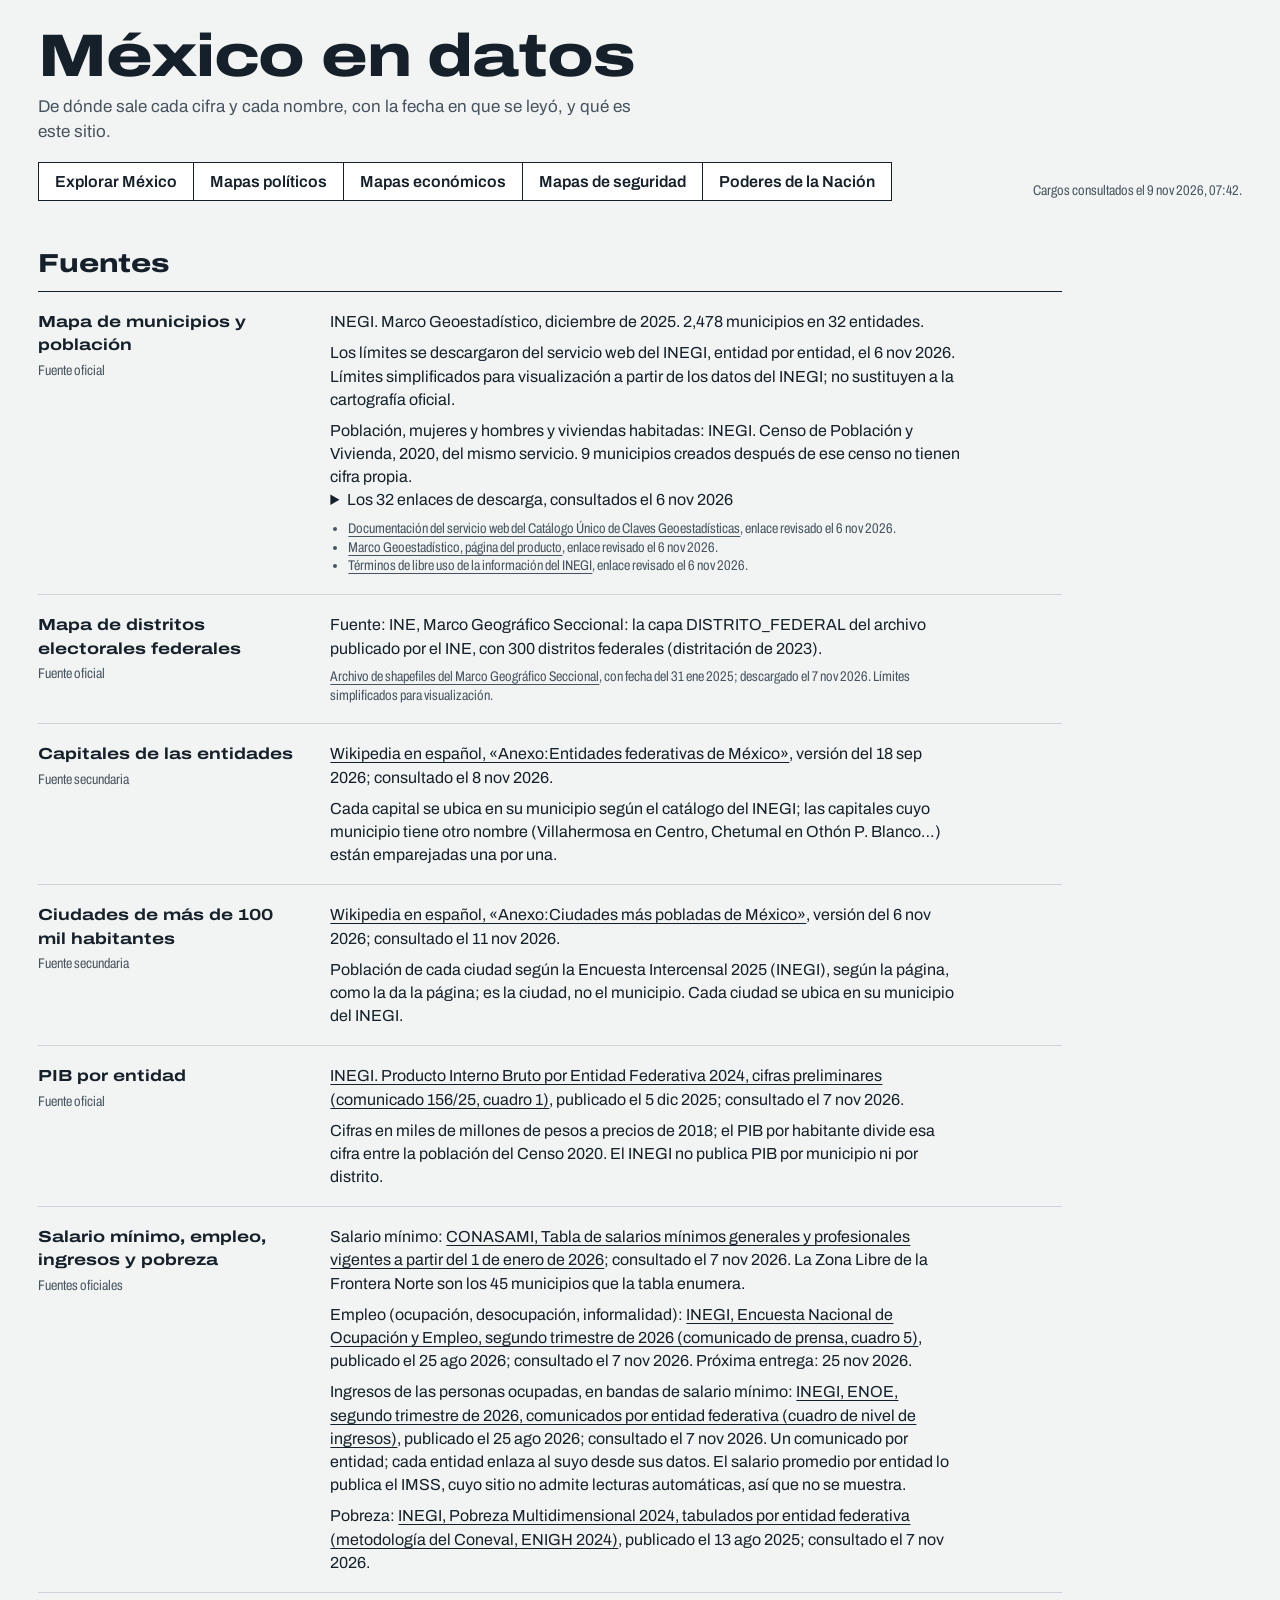
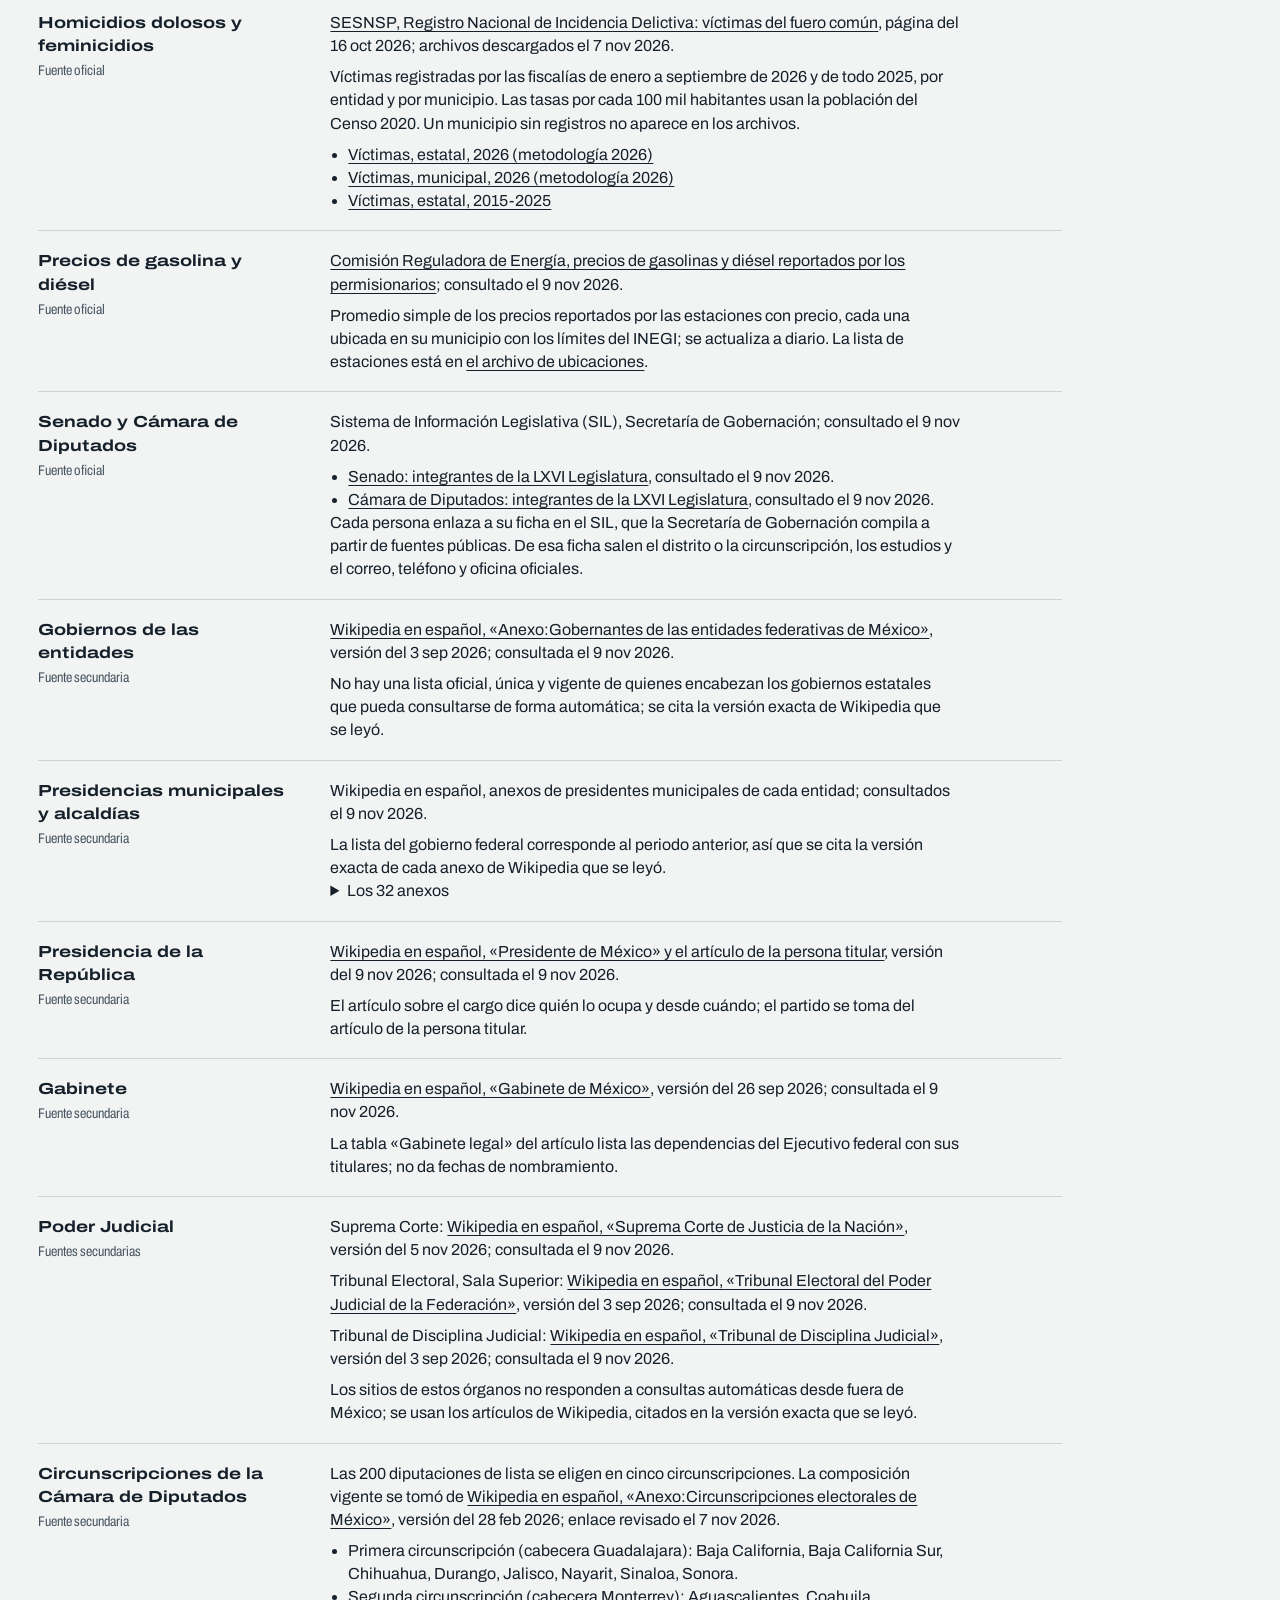
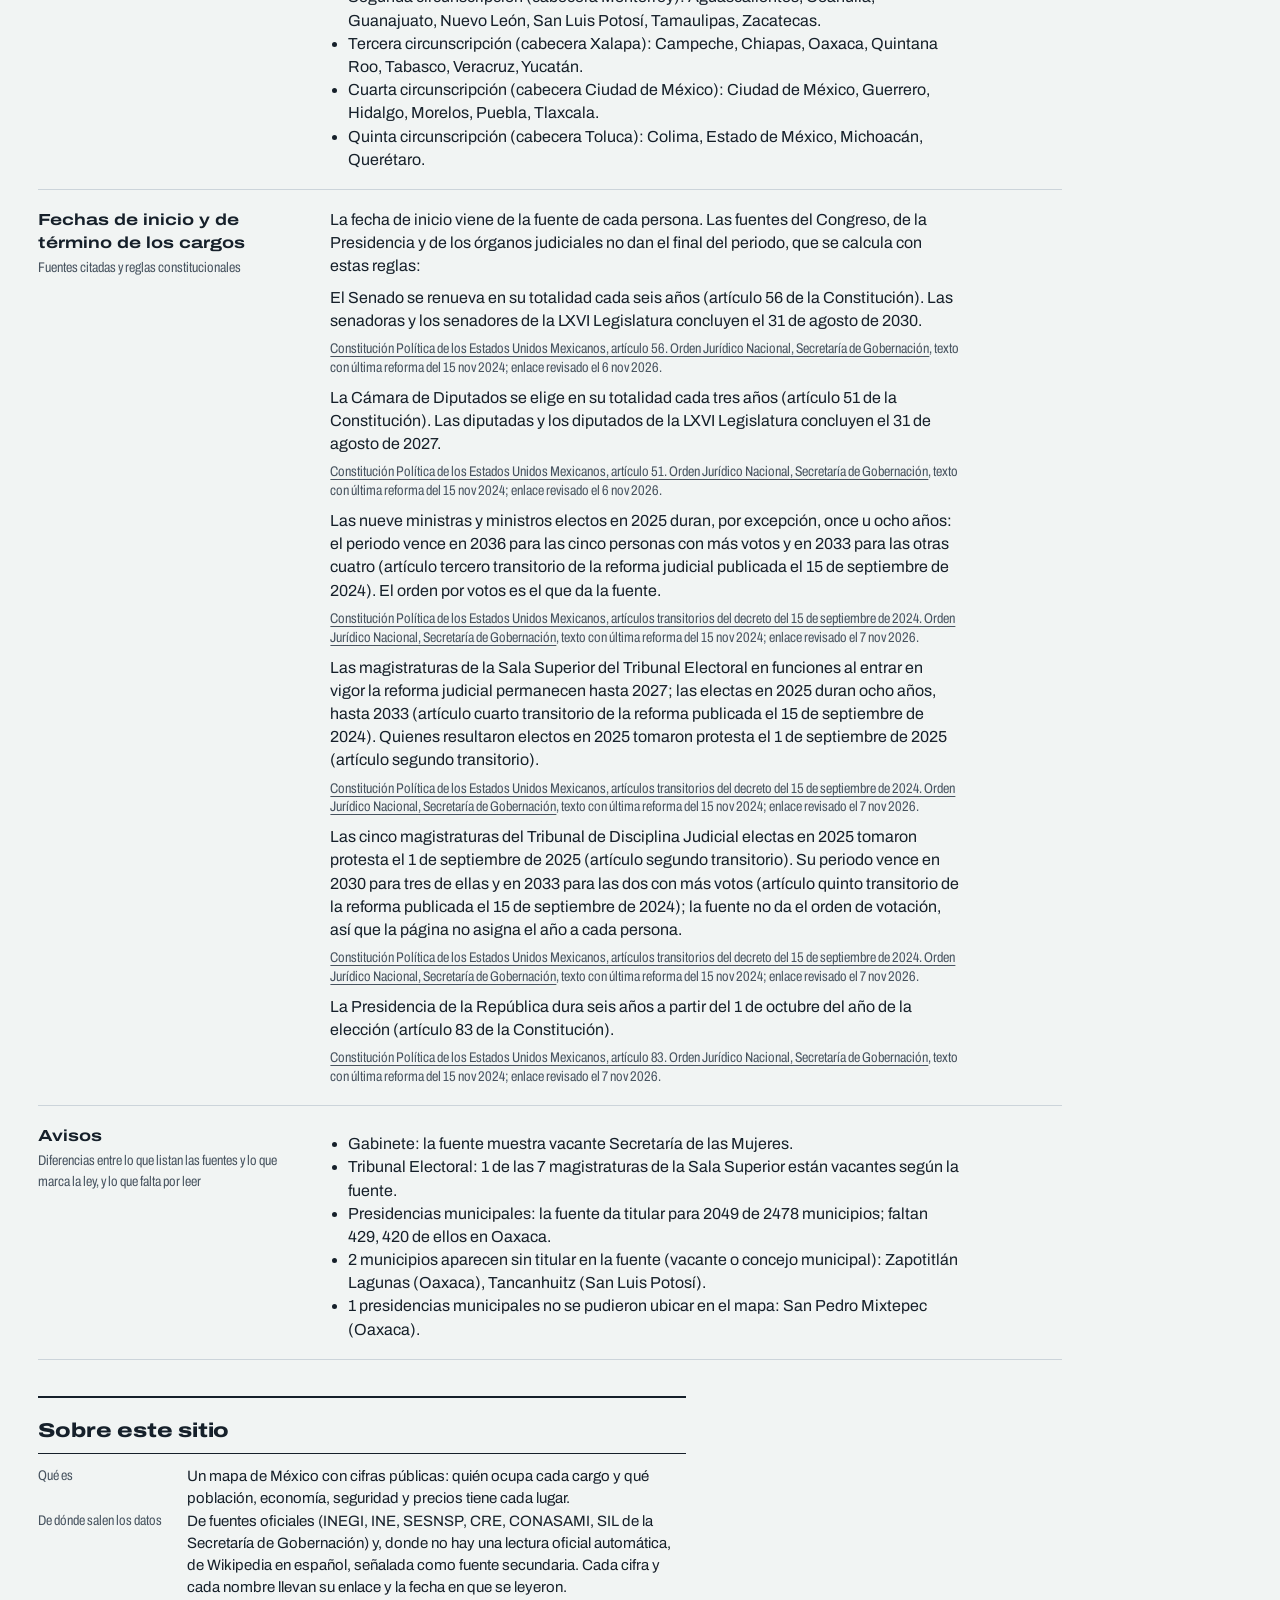
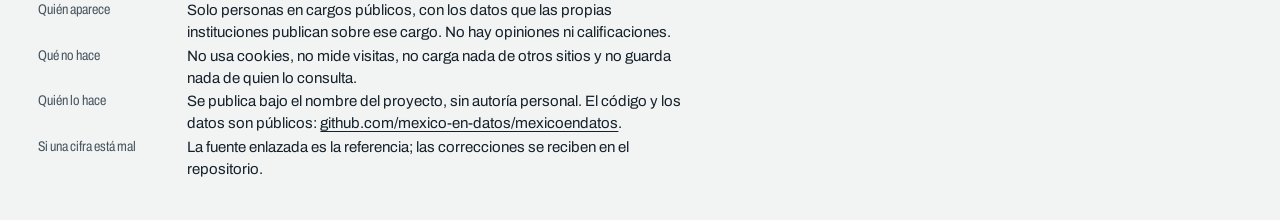
==== web/fuentes.html @ 8a1ab2c0 "Fuentes y «Sobre este sitio» en su propia página; la rueda acerca el mapa" ====
<!doctype html>
<html lang="es">
<head>
  <meta charset="utf-8">
  <meta name="viewport" content="width=device-width, initial-scale=1">
  <title>México en datos: fuentes</title>
  <meta name="description" content="De dónde sale cada cifra y cada nombre de México en datos: fuentes oficiales y secundarias, con la fecha en que se leyeron, y qué es este sitio.">
  <meta http-equiv="Content-Security-Policy" content="default-src 'self'; img-src 'self' data:; style-src 'self' 'unsafe-inline'; script-src 'self'; connect-src 'self'; base-uri 'none'; form-action 'none'">
  <meta name="referrer" content="no-referrer">
  <link rel="stylesheet" href="style.css">
</head>
<body>
  <header class="masthead">
    <div class="masthead__title">
      <h1>México en datos</h1>
      <p>De dónde sale cada cifra y cada nombre, con la fecha en que se leyó, y qué es este sitio.</p>
      <nav class="tabs" aria-label="Secciones">
        <a href="index.html">Explorar México</a>
        <a href="mapas-politicos.html">Mapas políticos</a>
        <a href="mapas-economicos.html">Mapas económicos</a>
        <a href="mapas-seguridad.html">Mapas de seguridad</a>
        <a href="poderes.html">Poderes de la Nación</a>
      </nav>
    </div>
    <div class="masthead__status">
      <p id="data-date"></p>
    </div>
  </header>

  <main class="page">
    <p id="load-error" class="notice" hidden></p>
    <section class="sources" id="fuentes">
      <h2>Fuentes</h2>
      <div id="sources"></div>
    </section>
    <section class="about" id="sobre">
      <h2>Sobre este sitio</h2>
      <dl class="facts">
        <dt>Qué es</dt><dd>Un mapa de México con cifras públicas: quién ocupa cada cargo y qué población, economía, seguridad y precios tiene cada lugar.</dd>
        <dt>De dónde salen los datos</dt><dd>De fuentes oficiales (INEGI, INE, SESNSP, CRE, CONASAMI, SIL de la Secretaría de Gobernación) y, donde no hay una lectura oficial automática, de Wikipedia en español, señalada como fuente secundaria. Cada cifra y cada nombre llevan su enlace y la fecha en que se leyeron.</dd>
        <dt>Quién aparece</dt><dd>Solo personas en cargos públicos, con los datos que las propias instituciones publican sobre ese cargo. No hay opiniones ni calificaciones.</dd>
        <dt>Qué no hace</dt><dd>No usa cookies, no mide visitas, no carga nada de otros sitios y no guarda nada de quien lo consulta.</dd>
        <dt>Quién lo hace</dt><dd>Se publica bajo el nombre del proyecto, sin autoría personal. El código y los datos son públicos: <a href="https://github.com/mexico-en-datos/mexicoendatos" rel="noopener noreferrer">github.com/mexico-en-datos/mexicoendatos</a>.</dd>
        <dt>Si una cifra está mal</dt><dd>La fuente enlazada es la referencia; las correcciones se reciben en el repositorio.</dd>
      </dl>
    </section>
  </main>

  <script src="vendor/d3.min.js"></script>
  <script src="common.js"></script>
  <script src="fuentes.js"></script>
</body>
</html>
---- web/style.css ----
/* México en datos
   One typeface, three widths, the way map lettering separates kinds of things:
   expanded for places, regular for people, condensed for sources and dates.
   The only saturated colour on the page is party colour. */

@font-face {
  font-family: "Archivo";
  src: url("vendor/fonts/archivo-latin.woff2") format("woff2");
  font-weight: 100 900;
  font-stretch: 62% 125%;
  font-display: swap;
  unicode-range: U+0000-00FF, U+0131, U+0152-0153, U+02BB-02BC, U+02C6, U+02DA, U+02DC, U+0304, U+0308, U+0329, U+2000-206F, U+20AC, U+2122, U+2191, U+2193, U+2212, U+2215, U+FEFF, U+FFFD;
}
@font-face {
  font-family: "Archivo";
  src: url("vendor/fonts/archivo-latin-ext.woff2") format("woff2");
  font-weight: 100 900;
  font-stretch: 62% 125%;
  font-display: swap;
  unicode-range: U+0100-02BA, U+02BD-02C5, U+02C7-02CC, U+02CE-02D7, U+02DD-02FF, U+0304, U+0308, U+0329, U+1D00-1DBF, U+1E00-1E9F, U+1EF2-1EFF, U+2020, U+20A0-20AB, U+20AD-20C4, U+2113, U+2C60-2C7F, U+A720-A7FF;
}

:root {
  color-scheme: light;

  --paper: #f1f4f3;
  --sheet: #ffffff;
  --sea: #dde6ec;
  --land: #edf0ec;
  --ink: #16202a;
  --ink-2: #47535f;
  --ink-3: #6c7884;
  --rule: #ccd4da;

  /* Party colours: validated together for colour-blind separation (see README). */
  --morena: #9f2241;
  --pan: #0055b8;
  --pri: #128a4a;
  --pvem: #58b947;
  --pt: #e5383b;
  --mc: #ff8300;
  --otro: #3aa6c9;
  --sp: #8b929b;

  --place: 125%;
  --person: 100%;
  --source: 78%;

  --gutter: clamp(16px, 3vw, 40px);
}

*, *::before, *::after { box-sizing: border-box; }

body {
  margin: 0;
  background: var(--paper);
  color: var(--ink);
  font-family: "Archivo", "Helvetica Neue", Arial, sans-serif;
  font-size: 1rem;
  line-height: 1.45;
  font-stretch: var(--person);
  -webkit-font-smoothing: antialiased;
}

h1, h2, h3, h4, p { margin: 0; }
a { color: inherit; text-decoration-thickness: 1px; text-underline-offset: 0.18em; }
a:hover { text-decoration-thickness: 2px; }
[hidden] { display: none !important; }

:focus-visible { outline: 2px solid var(--ink); outline-offset: 2px; }

button, select, input { font: inherit; color: inherit; }

/* ---------- Masthead ---------- */

.masthead {
  display: flex;
  flex-wrap: wrap;
  align-items: flex-end;
  justify-content: space-between;
  gap: 16px 40px;
  padding: 28px var(--gutter) 20px;
}
.masthead h1 {
  font-stretch: var(--place);
  font-weight: 800;
  font-size: clamp(2.25rem, 5vw, 3.75rem);
  line-height: 0.95;
  letter-spacing: -0.02em;
}
.masthead__title p {
  margin-top: 10px;
  max-width: 62ch;
  color: var(--ink-2);
  font-size: 1.0625rem;
}
.masthead__status {
  display: grid;
  justify-items: end;
  gap: 6px;
  font-stretch: var(--source);
  font-size: 0.875rem;
  color: var(--ink-2);
  text-align: right;
}
#refresh-msg:empty { display: none; }

.button {
  padding: 7px 14px;
  background: var(--ink);
  color: var(--sheet);
  border: 1px solid var(--ink);
  border-radius: 2px;
  font-stretch: var(--person);
  font-weight: 600;
  cursor: pointer;
}
.button:hover { background: #2a3742; }
.button:disabled { opacity: 0.55; cursor: progress; }
.button--quiet { margin-top: 12px; background: var(--sheet); color: var(--ink); }
.button--quiet:hover { background: var(--paper); }

main { padding: 0 var(--gutter) 64px; }

.notice {
  margin-bottom: 16px;
  padding: 12px 16px;
  background: var(--sheet);
  border-left: 4px solid var(--ink);
}

/* ---------- Atlas: map sheet + ficha ---------- */

.atlas {
  display: grid;
  grid-template-columns: minmax(0, 1fr) minmax(300px, 380px);
  gap: 24px;
  align-items: start;
}

/* The sheet borrows the double neatline of a printed map sheet. */
.sheet {
  background: var(--sheet);
  border: 1px solid var(--ink);
  padding: 5px;
}
.sheet__bar {
  display: flex;
  flex-wrap: wrap;
  align-items: center;
  gap: 8px 16px;
  padding: 7px 7px 12px;
}

.tabs { display: inline-flex; flex-wrap: wrap; margin-top: 18px; }
.tabs a {
  padding: 7px 16px;
  background: var(--sheet);
  border: 1px solid var(--ink);
  color: var(--ink);
  font-weight: 600;
  text-decoration: none;
}
.tabs a + a { border-left: 0; }
.tabs a[aria-current="page"] { background: var(--ink); color: var(--sheet); }
.tabs a:hover:not([aria-current="page"]) { background: var(--land); }
.tabs a:focus-visible { outline: 2px solid var(--ink); outline-offset: 2px; position: relative; }
.views { display: inline-flex; }
.views button {
  padding: 7px 16px;
  background: var(--sheet);
  border: 1px solid var(--ink);
  font-weight: 600;
  cursor: pointer;
}
.views button + button { border-left: 0; }
.views button[aria-pressed="true"] { background: var(--ink); color: var(--sheet); }

.toggle {
  display: inline-flex;
  align-items: center;
  gap: 7px;
  margin-left: auto;
  font-size: 0.9375rem;
  cursor: pointer;
}
.toggle input { width: 16px; height: 16px; margin: 0; accent-color: var(--ink); }

.zoom { display: inline-flex; gap: 6px; }
.zoom button {
  min-width: 36px;
  padding: 7px 10px;
  background: var(--sheet);
  border: 1px solid var(--rule);
  border-radius: 2px;
  font-stretch: var(--source);
  cursor: pointer;
}
.zoom button:hover { border-color: var(--ink); }

/* The map keeps its 3:2 shape but never grows taller than the window, so the
   legend below it stays in view; the sea simply continues into any spare width. */
.map-area { position: relative; }
.map {
  position: relative;
  aspect-ratio: 3 / 2;
  max-height: 70vh;
  width: 100%;
  overflow: hidden;
  border: 1px solid var(--ink);
  background: var(--sea);
  line-height: 0;
}
.map canvas { position: absolute; inset: 0; width: 100%; height: 100%; }
.map svg {
  position: relative;
  display: block;
  width: 100%;
  height: 100%;
  overflow: visible;
  touch-action: pan-x pan-y;
  cursor: grab;
}
.map svg:active { cursor: grabbing; }
.map__credit {
  position: absolute;
  right: 8px;
  bottom: 8px;
  padding: 3px 7px;
  background: rgba(255, 255, 255, 0.88);
  line-height: 1.3;
  font-stretch: var(--source);
  font-size: 0.75rem;
  color: var(--ink-2);
}
.map__hint {
  position: absolute;
  left: 8px;
  bottom: 8px;
  padding: 3px 7px;
  background: rgba(255, 255, 255, 0.88);
  line-height: 1.3;
  font-stretch: var(--source);
  font-size: 0.8125rem;
  color: var(--ink-2);
  pointer-events: none;
}

/* Line widths are divided by the zoom level (--k, set from the script) so they
   keep the same thickness on screen at any zoom. */
.state { stroke: none; }
.muni-lines { fill: none; stroke: rgba(255, 255, 255, 0.5); stroke-width: calc(0.5px / var(--k, 1)); }
.view-seats .muni-lines { stroke: rgba(22, 32, 42, 0.4); }
.state-lines { fill: none; stroke: #ffffff; stroke-width: calc(1.5px / var(--k, 1)); stroke-linejoin: round; }
/* Over striped fills, state borders are dark so they are not mistaken for the gaps between stripes. */
.view-seats .state-lines { stroke: var(--ink); stroke-width: calc(1px / var(--k, 1)); }
.coast { fill: none; stroke: var(--ink); stroke-width: calc(0.7px / var(--k, 1)); stroke-linejoin: round; }
.selected-outline { fill: none; stroke: var(--ink); stroke-width: calc(2.5px / var(--k, 1)); stroke-linejoin: round; pointer-events: none; }
/* Municipality shapes are only there to be pointed at: nothing is painted until hover. */
.muni { fill: none; pointer-events: all; cursor: pointer; }
.muni:hover { fill: rgba(22, 32, 42, 0.22); }
/* Governors and senators are state-level, so municipalities stay hidden unless asked for;
   pointing then highlights the whole state. */
.map:not(.show-munis) .muni-lines { display: none; }
.map:not(.show-munis) .muni:hover { fill: none; }
.hover-state { fill: rgba(22, 32, 42, 0.2); pointer-events: none; }
/* The municipal view is about municipalities, so their borders and hover are always on. */
.map.view-mayor .muni-lines { display: inline; stroke: rgba(255, 255, 255, 0.55); }
.map.view-mayor .muni:hover { fill: rgba(22, 32, 42, 0.25); }
/* Districts can be pointed at only in the Deputies view, where they are what the map shows. */
.district { fill: none; pointer-events: none; }
.map.view-deputy .district { pointer-events: all; cursor: pointer; }
.map.view-deputy .muni { pointer-events: none; }
.map.view-deputy .muni-lines { display: none; }


.tooltip {
  position: absolute;
  z-index: 2;
  max-width: 280px;
  padding: 8px 10px;
  background: var(--sheet);
  border: 1px solid var(--ink);
  line-height: 1.3;
  font-size: 0.875rem;
  pointer-events: none;
}
.tooltip__place { font-stretch: var(--place); font-weight: 700; font-size: 0.8125rem; }
.tooltip__sub { font-stretch: var(--source); color: var(--ink-2); }
.tooltip__people { margin-top: 6px; display: grid; gap: 3px; }
.tooltip .swatch { width: 9px; height: 9px; }


.legend__title { font-size: 0.875rem; color: var(--ink-2); margin-bottom: 6px; }
.legend__items { display: flex; flex-wrap: wrap; gap: 6px 18px; list-style: none; margin: 0; padding: 0; }
.legend__items li { display: inline-flex; align-items: center; gap: 7px; font-size: 0.9375rem; }
.legend__count { font-variant-numeric: tabular-nums; color: var(--ink-2); }

.swatch.swatch--empty { background: var(--land); outline: 1px solid var(--ink-3); outline-offset: -1px; }
.swatch {
  flex: none;
  display: inline-block;
  width: 12px;
  height: 12px;
  background: var(--c, var(--sp));
}

/* The hemicycle: every seat of the chamber, drawn over the empty sea at the top right. */
.inset {
  position: absolute;
  top: 12px;
  right: 12px;
  z-index: 1;
  width: 372px;
  max-width: calc(100% - 24px);
  margin: 0;
  padding: 10px 12px 8px;
  background: rgba(255, 255, 255, 0.95);
  border: 1px solid var(--ink);
}
.inset > figcaption { font-stretch: var(--place); font-weight: 700; font-size: 0.9375rem; }
.inset svg { display: block; width: 100%; height: auto; margin-top: 4px; overflow: visible; }
.inset__counts {
  display: grid;
  grid-template-columns: 1fr 1fr;
  gap: 2px 14px;
  margin: 6px 0 0;
  padding: 0;
  list-style: none;
  font-size: 0.8125rem;
  font-variant-numeric: tabular-nums;
}
.inset__counts li { display: grid; grid-template-columns: 12px 1fr auto auto; align-items: center; gap: 6px; }
.inset__party { overflow: hidden; text-overflow: ellipsis; white-space: nowrap; }
.inset__seats { font-weight: 650; text-align: right; }
.inset__share { font-stretch: var(--source); color: var(--ink-2); text-align: right; min-width: 3.2em; }
.inset__majority { margin-top: 6px; font-size: 0.8125rem; line-height: 1.3; }
.inset__majority + .inset__majority { margin-top: 2px; }
.inset__majority b { font-weight: 650; }
.inset__note, .inset__key { margin-top: 6px; font-stretch: var(--source); font-size: 0.8125rem; line-height: 1.3; color: var(--ink-2); }
.inset__wedge { fill: rgba(22, 32, 42, 0.09); stroke: rgba(22, 32, 42, 0.35); stroke-width: 0.6; stroke-dasharray: 2 2; }
.inset__wedge--alt { fill: rgba(22, 32, 42, 0.17); }
.inset svg[hidden] { display: none; }


/* The "Poderes" view: the federal powers side by side instead of the map. */
.overview { padding: 4px 6px 10px; }
.overview__title { margin: 6px 0 12px; border: 0; padding: 0; font-size: 1.25rem; }
.overview__grid { display: grid; grid-template-columns: repeat(3, minmax(0, 1fr)); gap: 14px; align-items: start; }
.chain { margin-top: 22px; padding: 14px 16px 18px; border: 1px solid var(--ink); background: var(--sheet); }
.chain h3 { margin: 18px 0 6px; padding-bottom: 5px; border-bottom: 1px solid var(--ink); font-stretch: var(--place); font-weight: 700; font-size: 0.875rem; }
.chain__list { columns: 2; column-gap: 28px; margin: 0; padding-left: 22px; font-size: 0.9375rem; }
.chain__list li { break-inside: avoid; padding: 4px 0; border-bottom: 1px solid var(--rule); }
.chain__office { display: block; font-stretch: var(--source); font-size: 0.8125rem; color: var(--ink-2); }
.chain__name { font-weight: 600; }
@media (max-width: 700px) { .chain__list { columns: 1; } }
.overview__panel { margin: 0; padding: 10px 12px; border: 1px solid var(--ink); background: var(--sheet); }
.overview__panel > figcaption, .chamber--nested > figcaption { font-stretch: var(--place); font-weight: 700; font-size: 0.9375rem; }
.chamber--nested { margin: 14px 0 0; padding-top: 10px; border-top: 1px solid var(--rule); }
.overview .persona { padding: 8px 0; }
.overview .inset__counts { grid-template-columns: 1fr; }
@media (max-width: 1100px) { .overview__grid { grid-template-columns: repeat(2, minmax(0, 1fr)); } }
@media (max-width: 700px) { .overview__grid { grid-template-columns: minmax(0, 1fr); } }
.inset__wedge-label { font-stretch: var(--source); font-size: 9px; fill: var(--ink-2); }
.seat { stroke: #ffffff; stroke-width: 0.5; cursor: pointer; }
.seat:hover, .seat--lit { stroke: var(--ink); stroke-width: 1.4; }
.seat--chosen { stroke: var(--ink); stroke-width: 2.6; }
.persona__link { font: inherit; color: inherit; background: none; border: 0; padding: 0; text-align: left; cursor: pointer; text-decoration: underline; text-decoration-color: var(--rule-2, var(--rule)); text-underline-offset: 3px; }
.persona__link:hover { text-decoration-color: currentColor; }
.persona__link:focus-visible { outline: 2px solid var(--ink); outline-offset: 2px; }
.ficha__sub .swatch { vertical-align: -1px; }



.credit {
  font-stretch: var(--source);
  font-size: 0.8125rem;
  color: var(--ink-2);
  border-top: 1px solid var(--rule);
  padding-top: 8px;
}

/* ---------- Ficha ---------- */

.ficha {
  position: sticky;
  top: 16px;
  max-height: calc(100vh - 32px);
  overflow: auto;
  background: var(--sheet);
  border-top: 5px solid var(--ink);
  padding: 16px 18px 20px;
}
.ficha__picker { display: grid; gap: 4px; margin-bottom: 16px; }
.ficha__picker span, .filters label span {
  font-stretch: var(--source);
  font-size: 0.8125rem;
  color: var(--ink-2);
}
select, input[type="search"] {
  width: 100%;
  height: 38px;
  padding: 0 9px;
  background: var(--sheet);
  border: 1px solid var(--ink-3);
  border-radius: 2px;
}

.ficha__place {
  padding: 0;
  border: 0;
  font-stretch: var(--place);
  font-weight: 800;
  font-size: 1.75rem;
  line-height: 1.05;
  letter-spacing: -0.01em;
}
.ficha__sub { margin-top: 6px; font-stretch: var(--source); font-size: 0.875rem; color: var(--ink-2); }
.facts { display: grid; grid-template-columns: auto 1fr; gap: 2px 14px; margin: 12px 0 0; font-variant-numeric: tabular-nums; }
.facts dt { font-stretch: var(--source); font-size: 0.875rem; color: var(--ink-2); align-self: baseline; }
.facts dd { margin: 0; font-weight: 600; }
.facts dt { max-width: 11em; }
.ficha__more { margin-top: 8px; }
.ficha__parties { margin-top: 8px; gap: 4px 14px; }
.ficha__parties li { font-size: 0.875rem; }
.compact { width: 100%; margin-top: 10px; border-collapse: collapse; font-size: 0.875rem; }
.compact th, .compact td { padding: 5px 8px 5px 0; text-align: left; vertical-align: top; border-bottom: 1px solid var(--rule); }
.compact th { font-stretch: var(--source); font-weight: 600; font-size: 0.8125rem; color: var(--ink-2); border-bottom-color: var(--ink); }
.compact td:last-child { white-space: nowrap; }
.compact .swatch { margin-right: 6px; vertical-align: -1px; }
.ficha__more summary { cursor: pointer; text-decoration: underline; text-decoration-thickness: 1px; text-underline-offset: 0.18em; }
.ficha__intro { margin-top: 12px; color: var(--ink-2); }
.ficha h3 {
  margin: 22px 0 2px;
  padding-bottom: 5px;
  border-bottom: 1px solid var(--ink);
  font-stretch: var(--place);
  font-weight: 700;
  font-size: 0.875rem;
}
.ficha__back { margin-top: 20px; }
.link-button {
  padding: 0;
  background: none;
  border: 0;
  text-decoration: underline;
  text-decoration-thickness: 1px;
  text-underline-offset: 0.18em;
  cursor: pointer;
}
.link-button:hover { text-decoration-thickness: 2px; }

.persona {
  display: grid;
  grid-template-columns: 12px minmax(0, 1fr);
  gap: 0 10px;
  padding: 11px 0;
  border-bottom: 1px solid var(--rule);
}
.persona .swatch { margin-top: 5px; }
.persona__name { font-weight: 650; font-size: 1.0625rem; line-height: 1.25; }
.persona__role { color: var(--ink-2); font-size: 0.9375rem; }
.cite {
  margin-top: 4px;
  font-stretch: var(--source);
  font-size: 0.8125rem;
  line-height: 1.35;
  color: var(--ink-2);
}

.tally { width: 100%; margin-top: 14px; border-collapse: collapse; font-variant-numeric: tabular-nums; }
.tally th, .tally td { padding: 6px 0 6px 8px; border-bottom: 1px solid var(--rule); text-align: right; font-weight: 400; }
.tally th:first-child, .tally td:first-child { text-align: left; }
.tally thead th { font-stretch: var(--source); font-size: 0.8125rem; color: var(--ink-2); border-bottom-color: var(--ink); }
.tally td:first-child { display: flex; align-items: center; gap: 8px; }
.tally tfoot td { border-bottom: 0; font-weight: 650; }

/* ---------- Roster ---------- */

.roster, .sources { margin-top: 56px; }
h2 {
  font-stretch: var(--place);
  font-weight: 800;
  font-size: 1.625rem;
  letter-spacing: -0.01em;
  padding-bottom: 8px;
  border-bottom: 1px solid var(--ink);
}

.filters {
  display: grid;
  grid-template-columns: minmax(180px, 2fr) repeat(3, minmax(130px, 1fr)) auto;
  gap: 12px 16px;
  align-items: end;
  margin: 16px 0;
}
.filters label { display: grid; gap: 4px; }
.filters__count { font-stretch: var(--source); color: var(--ink-2); padding-bottom: 8px; white-space: nowrap; }

.table-wrap { overflow-x: auto; background: var(--sheet); }
.roster table { width: 100%; min-width: 860px; border-collapse: collapse; }
.roster th, .roster td { padding: 9px 12px; text-align: left; vertical-align: top; border-bottom: 1px solid var(--rule); }
.roster thead th {
  font-stretch: var(--source);
  font-weight: 600;
  font-size: 0.8125rem;
  color: var(--ink-2);
  border-bottom: 1px solid var(--ink);
  white-space: nowrap;
}
.roster td { font-size: 0.9375rem; }
.roster td.name { font-weight: 600; }
.roster td.party { white-space: nowrap; }
.roster td.party .swatch { margin-right: 7px; vertical-align: -1px; }
.roster td.dates, .roster td.cited { font-stretch: var(--source); font-size: 0.875rem; color: var(--ink-2); }
.roster td.cited .cite { margin: 0; font-size: inherit; }
.roster td.dates { font-variant-numeric: tabular-nums; white-space: nowrap; }
.roster tbody tr:hover { background: #f6f8f7; }
.roster .empty { padding: 28px 12px; color: var(--ink-2); }
.table-note { margin-top: 10px; font-stretch: var(--source); font-size: 0.875rem; color: var(--ink-2); }

/* ---------- Sources ---------- */

.source {
  display: grid;
  grid-template-columns: minmax(180px, 260px) minmax(0, 70ch);
  gap: 6px 32px;
  padding: 18px 0;
  border-bottom: 1px solid var(--rule);
}
.source h3 { font-stretch: var(--place); font-weight: 700; font-size: 1rem; }
.source__kind { margin-top: 4px; font-stretch: var(--source); font-size: 0.875rem; color: var(--ink-2); }
.source__body p + p { margin-top: 8px; }
.source__body .cite { font-size: 0.875rem; }
.source ul { margin: 8px 0 0; padding-left: 18px; }

/* ---------- Narrow screens ---------- */

@media (max-width: 900px) {
  .atlas { grid-template-columns: minmax(0, 1fr); }
  .ficha { position: static; max-height: none; }
  .masthead__status { justify-items: start; text-align: left; }
  .filters { grid-template-columns: 1fr 1fr; }
  .filters label:first-child { grid-column: 1 / -1; }
  .source { grid-template-columns: minmax(0, 1fr); }
  .views { flex-wrap: wrap; gap: 4px; }
  .views button + button { border-left: 1px solid var(--ink); }
  .map__hint { display: none; }
  .map__credit { position: static; margin-top: 4px; }
  .inset { position: static; width: 100%; max-width: none; margin-top: 8px; }
}

/* ---------- Modo B: one map, drilled into ---------- */

.crumbs { display: flex; flex-wrap: wrap; align-items: center; gap: 6px 8px; font-stretch: var(--place); font-weight: 700; font-size: 0.9375rem; }
.crumbs [aria-current="page"] { color: var(--ink); }
.crumbs .link-button { font: inherit; color: var(--ink-2); }
.crumbs__sep { color: var(--ink-3); }
.hits .hit { fill: none; pointer-events: none; cursor: pointer; }
.hits--state .hit { pointer-events: all; } /* other states always answer as whole states */
.hits--state .hit.hit--current { pointer-events: none; } /* the state you are in lets its parts be pointed at */
.map.level-state .hits--muni .hit,
.map.level-district .hits--muni .hit,
.map.level-municipality .hits--muni .hit { pointer-events: all; }
.hits .hit:hover { fill: rgba(22, 32, 42, 0.18); }
/* Governor square and senator circles on each state, shown at the country level only. */
.marks { pointer-events: none; }
.map.level-country .marks { pointer-events: all; }
.map:not(.level-country) .marks { opacity: 0; transition: opacity 0.3s; }
.mark { cursor: pointer; }
.mark__halo { fill: rgba(255, 255, 255, 0.82); }
.mark__gov, .mark__sen { stroke: var(--ink); stroke-width: 0.7; }
.mark__leader { stroke: var(--ink-3); stroke-width: 0.8; }
.mark__base { stroke: var(--ink-3); stroke-width: 0.6; }
.mark__bar { fill: var(--ink-2); }
.mark__label { font-size: 9.5px; font-weight: 600; fill: var(--ink-2); paint-order: stroke; stroke: var(--sea, #e3ebf1); stroke-width: 3; stroke-linejoin: round; }
.mark:hover .mark__halo { fill: #ffffff; stroke: var(--ink); stroke-width: 1; }
.sources__list { margin: 0; padding-left: 20px; }
.sources__list li { margin: 6px 0; }
.chain__list--one { columns: 1; margin-top: 8px; }
.persona__contact { margin: 4px 0 0; font-size: 0.875rem; color: var(--ink-2); overflow-wrap: anywhere; }

/* ---------- Poderes page and compact person entries ---------- */

.chambers-sheet { padding: 10px 12px 16px; }
.chambers { position: relative; }
.chambers-sheet .chain { margin-top: 16px; }
.chambers-sheet .inset__counts { grid-template-columns: 1fr; }
.chambers-sheet .facts { margin-top: 8px; font-size: 0.8125rem; }
.chambers-sheet .facts dt { font-size: 0.75rem; }
.people { list-style: none; margin: 8px 0 0; padding: 0; }
.person-line { display: grid; grid-template-columns: 12px minmax(0, 1fr); gap: 0 10px; padding: 8px 0; border-bottom: 1px solid var(--rule); }
.person-line .swatch { margin-top: 5px; }
.person-line__text { display: flex; flex-wrap: wrap; align-items: baseline; gap: 2px 10px; }
.person-line__name { font-weight: 650; font-size: 1rem; line-height: 1.25; }
.person-line__role { color: var(--ink-2); font-size: 0.875rem; }
.chain .people .person-line { border-bottom: 0; }
.facts dd .swatch { vertical-align: -1px; margin-right: 2px; }
.facts dd a { overflow-wrap: anywhere; }
@media (max-width: 900px) {
  .chambers-sheet .overview__grid { grid-template-columns: 1fr; }
}
.power { margin-top: 18px; }
.power:first-child { margin-top: 0; }
.power__title { margin: 0 0 8px; padding-bottom: 6px; border-bottom: 2px solid var(--ink); font-stretch: var(--place); font-weight: 800; font-size: 1.375rem; }
.overview__grid--2 { grid-template-columns: repeat(2, minmax(0, 1fr)); }
.overview__grid--3 { grid-template-columns: repeat(3, minmax(0, 1fr)); }
.chambers-sheet .chain { margin-top: 0; }
@media (max-width: 900px) { .overview__grid--2, .overview__grid--3 { grid-template-columns: 1fr; } }

/* ---------- Thematic maps: legend and ranking ---------- */
.legend-box { width: 300px; }
.scale { list-style: none; margin: 8px 0 0; padding: 0; display: grid; gap: 3px; font-size: 0.8125rem; }
.scale li { display: flex; align-items: center; gap: 8px; }
.scale__swatch { display: inline-block; width: 22px; height: 12px; border: 1px solid rgba(22, 32, 42, 0.25); flex: none; }
.ranking { margin: 8px 0 0; padding-left: 26px; font-size: 0.9375rem; }
.ranking li { display: flex; justify-content: space-between; gap: 12px; padding: 4px 0; border-bottom: 1px solid var(--rule); }
.ranking__value { font-variant-numeric: tabular-nums; font-weight: 600; white-space: nowrap; }
body[data-tema] .map.level-municipality .hits--muni .hit { pointer-events: all; }
body[data-tema] .map.level-municipality .hits--state .hit { pointer-events: none; }
.capital { pointer-events: none; }
.capital__dot { fill: var(--ink); stroke: #ffffff; stroke-width: 1.5; }
.capital__label { font-size: 11px; font-weight: 700; fill: var(--ink); paint-order: stroke; stroke: #ffffff; stroke-width: 3; stroke-linejoin: round; }
.stars { pointer-events: all; }
.star { cursor: pointer; }
.star__shape { fill: #ffffff; stroke: var(--ink); stroke-width: 1.1; stroke-linejoin: round; }
.capital .star__shape { fill: var(--ink); stroke: #ffffff; stroke-width: 1.4; }
.cities { pointer-events: none; }
.city__dot { fill: var(--ink-2); stroke: #ffffff; stroke-width: 1.2; }
.city__label { font-size: 10.5px; font-weight: 600; fill: var(--ink-2); paint-order: stroke; stroke: #ffffff; stroke-width: 3; stroke-linejoin: round; }

/* ---------- About ---------- */
.about { margin: 36px var(--gutter) 40px; padding-top: 18px; border-top: 2px solid var(--ink); max-width: 72ch; }
.about h2 { font-stretch: var(--place); font-weight: 800; font-size: 1.25rem; margin: 0 0 6px; }
.about .facts { grid-template-columns: minmax(9em, auto) 1fr; font-size: 0.9375rem; }
.about .facts dd { font-weight: 400; }

/* ---------- Phones: the map is the page; the data slides up when a place is chosen ---------- */
.ficha__close { display: none; }
@media (max-width: 700px) {
  body { overflow-x: hidden; }
  .masthead { padding: 8px var(--gutter) 6px; gap: 6px 12px; align-items: center; }
  .masthead h1 { font-size: 1.375rem; }
  .masthead__title p { display: none; }
  .masthead__status { display: none; }
  .tabs { margin-top: 6px; flex-wrap: nowrap; overflow-x: auto; max-width: 100vw; -webkit-overflow-scrolling: touch; }
  .tabs a { padding: 5px 10px; font-size: 0.8125rem; white-space: nowrap; }
  main { padding: 0; }
  .sheet { border-left: 0; border-right: 0; padding: 0; }
  .sheet__bar { padding: 6px 8px; gap: 6px 10px; }
  .map { aspect-ratio: auto; height: calc(100vh - 128px); max-height: none; }
  .map__credit { display: none; }
  .sources, .about { padding-left: var(--gutter); padding-right: var(--gutter); }
  /* The data: hidden until a place is chosen, then a sheet over the lower part of the map. */
  .ficha { display: none; }
  body.sheet-open .ficha { display: block; position: fixed; top: auto; left: 0; right: 0; bottom: 0; max-height: 62vh; overflow: auto; z-index: 20; box-shadow: 0 -8px 24px rgba(22, 32, 42, 0.18); padding-bottom: calc(20px + env(safe-area-inset-bottom, 0px)); }
  body.sheet-open .ficha__close { display: block; margin: 0 0 8px; text-align: right; }
}

/* ---------- Footer link and the sources page ---------- */
.foot { margin: 28px var(--gutter) 32px; font-size: 0.9375rem; }
.page { padding: 0 var(--gutter); max-width: 1100px; }
.page .sources { margin-top: 24px; }
.page .about { margin-left: 0; margin-right: 0; }
@media (max-width: 700px) { .foot { margin: 16px var(--gutter) 24px; } }
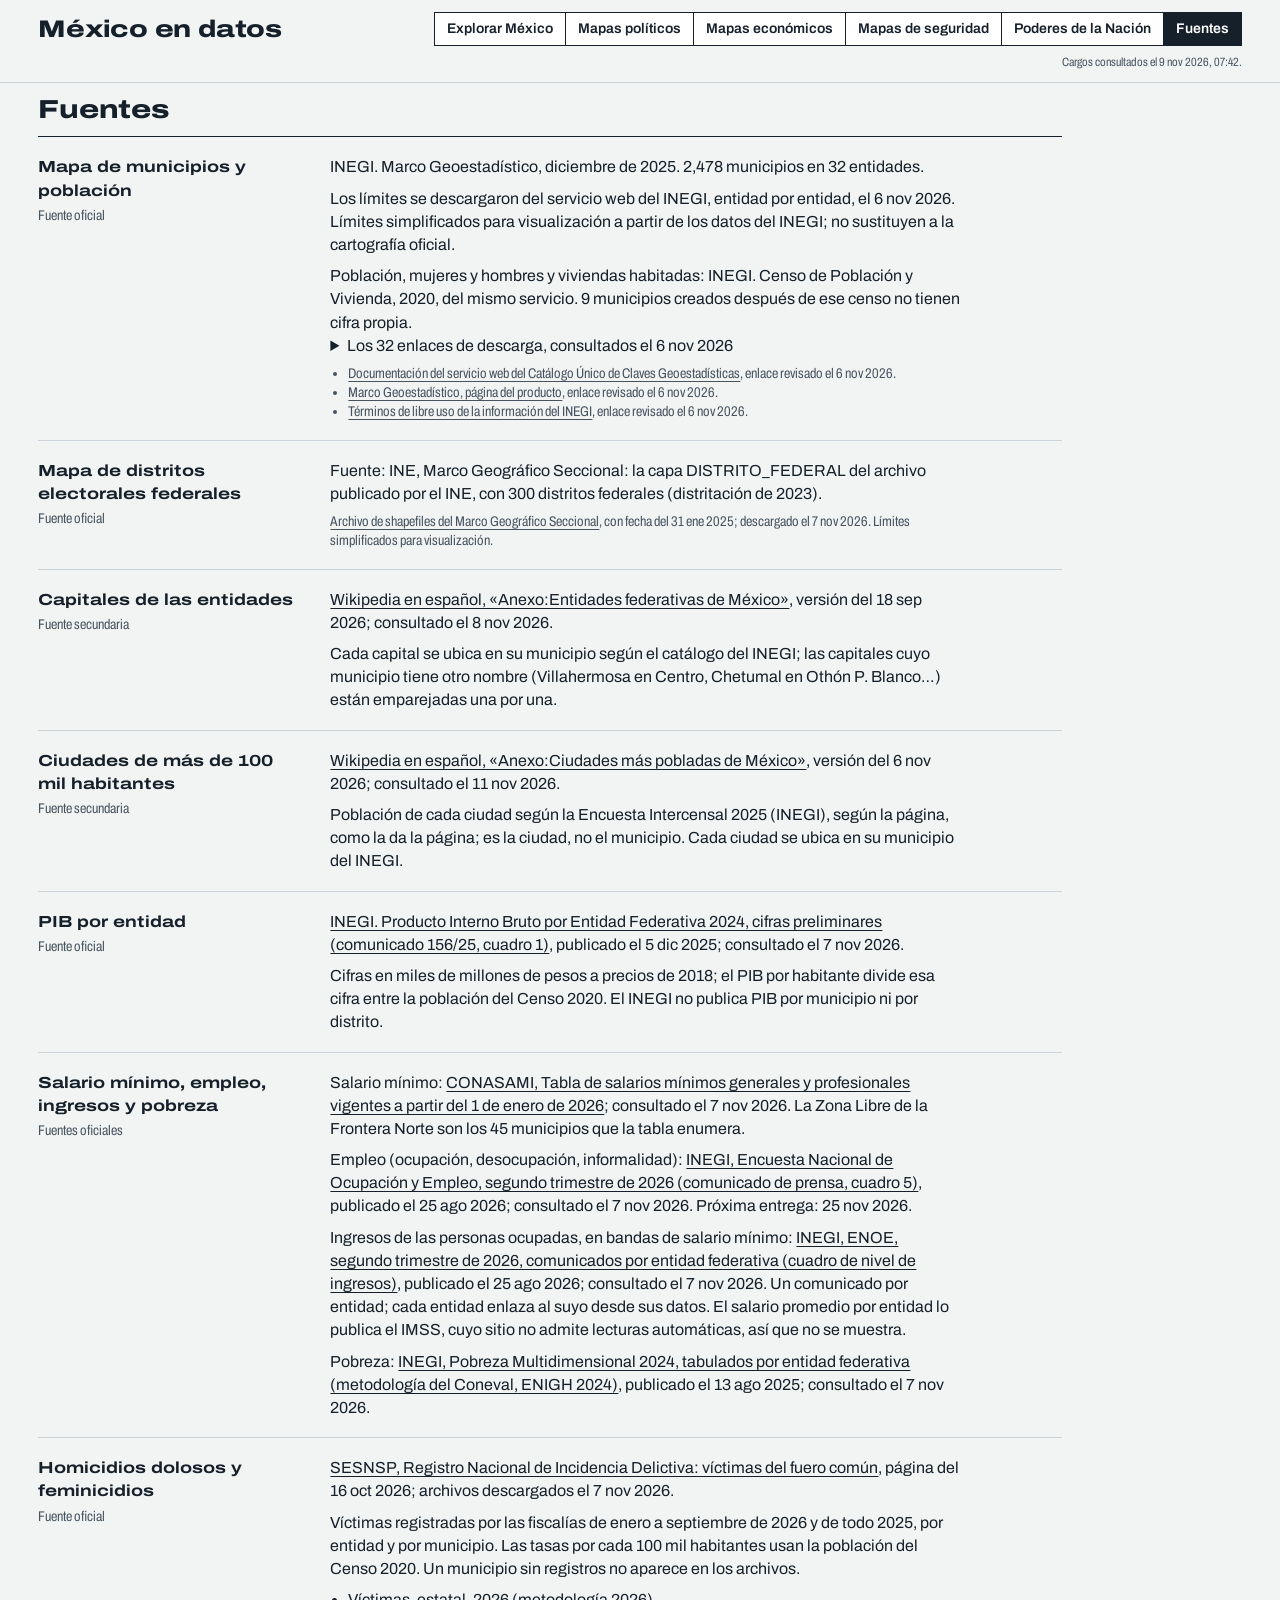
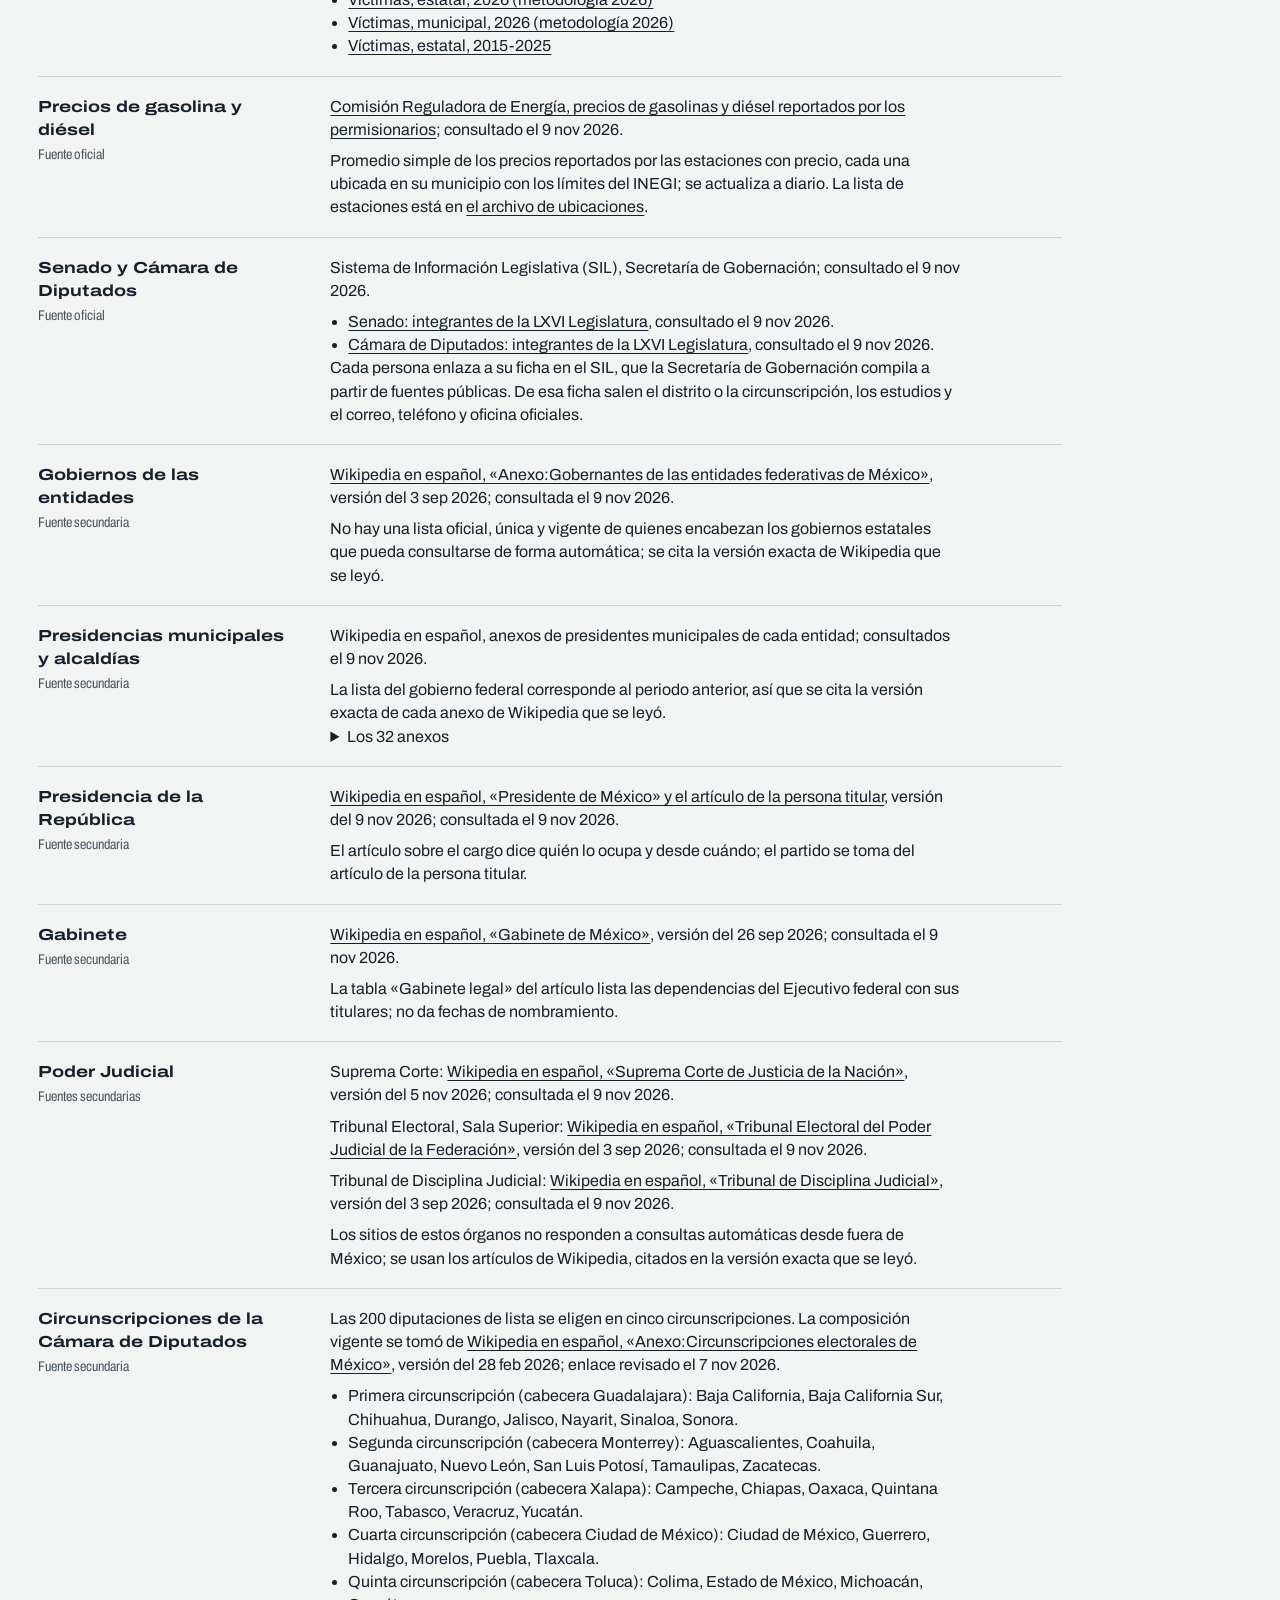
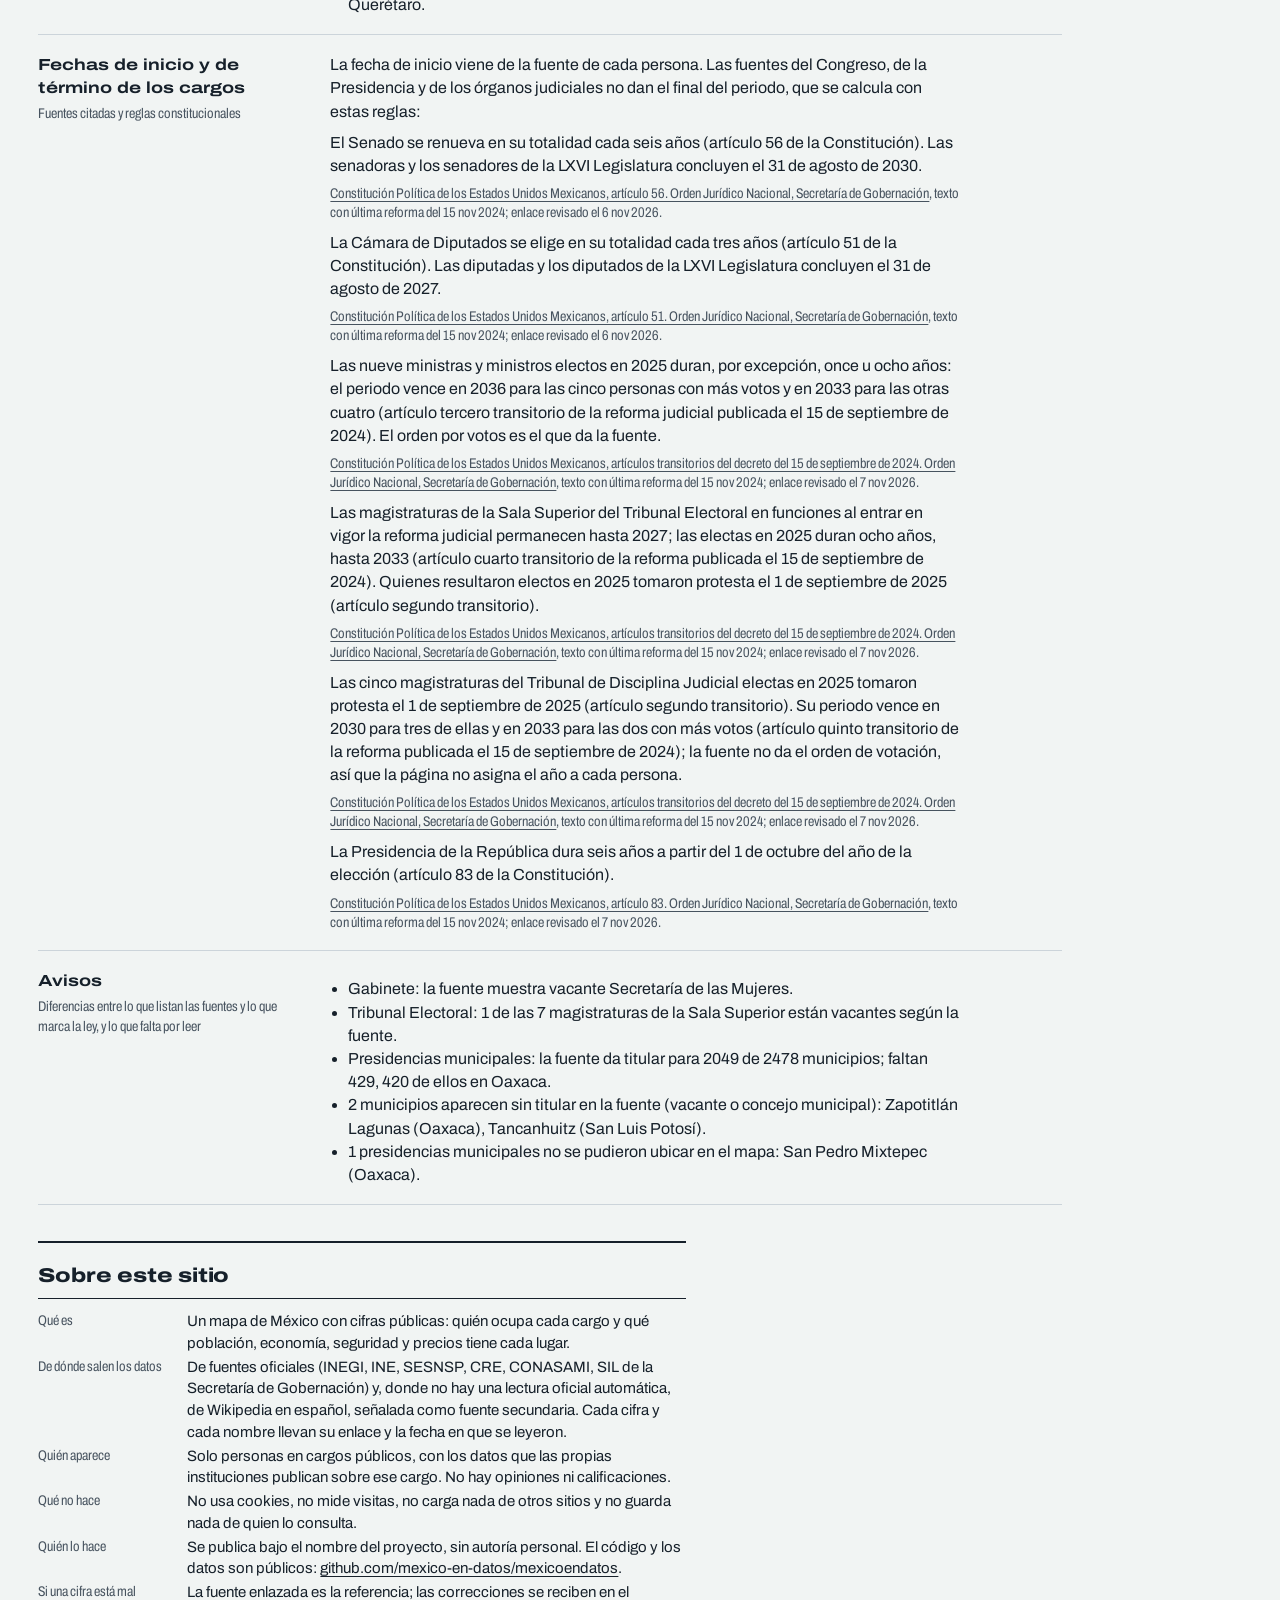
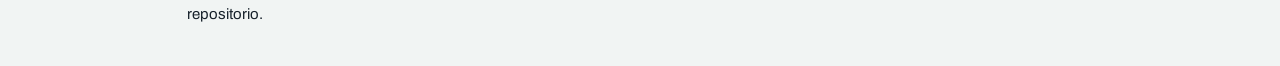
==== commit 831f576a: "Barra superior compacta con las pestañas; el mapa y los datos caben en la pantalla sin desplazar la " ====
--- a/web/fuentes.html
+++ b/web/fuentes.html
@@ -11,17 +11,15 @@
 </head>
 <body>
   <header class="masthead">
-    <div class="masthead__title">
-      <h1>México en datos</h1>
-      <p>De dónde sale cada cifra y cada nombre, con la fecha en que se leyó, y qué es este sitio.</p>
-      <nav class="tabs" aria-label="Secciones">
+    <h1><a href="index.html">México en datos</a></h1>
+    <nav class="tabs" aria-label="Secciones">
         <a href="index.html">Explorar México</a>
         <a href="mapas-politicos.html">Mapas políticos</a>
         <a href="mapas-economicos.html">Mapas económicos</a>
         <a href="mapas-seguridad.html">Mapas de seguridad</a>
         <a href="poderes.html">Poderes de la Nación</a>
-      </nav>
-    </div>
+        <a href="fuentes.html" aria-current="page">Fuentes</a>
+    </nav>
     <div class="masthead__status">
       <p id="data-date"></p>
     </div>
--- a/web/style.css
+++ b/web/style.css
@@ -663,3 +663,26 @@
 .page .sources { margin-top: 24px; }
 .page .about { margin-left: 0; margin-right: 0; }
 @media (max-width: 700px) { .foot { margin: 16px var(--gutter) 24px; } }
+
+/* ---------- Compact top bar: everything on one line, the map gets the rest of the screen ---------- */
+.masthead { align-items: center; gap: 8px 22px; padding: 12px var(--gutter) 10px; border-bottom: 1px solid var(--rule); }
+.masthead h1 { font-size: 1.5rem; line-height: 1; letter-spacing: -0.01em; }
+.masthead h1 a { color: inherit; text-decoration: none; }
+.masthead .tabs { margin-top: 0; }
+.masthead .tabs a { padding: 6px 12px; font-size: 0.875rem; }
+.masthead__status { margin-left: auto; gap: 4px; }
+.masthead__status p { font-size: 0.75rem; }
+main { padding-top: 12px; }
+.map { aspect-ratio: auto; height: calc(100vh - 176px); min-height: 380px; max-height: none; }
+.ficha { top: 12px; max-height: calc(100vh - 100px); }
+.page .sources { margin-top: 8px; }
+@media (max-width: 900px) {
+  .masthead__status { margin-left: 0; }
+  .map { height: calc(100vh - 220px); }
+}
+@media (max-width: 700px) {
+  .masthead { padding: 8px var(--gutter) 6px; }
+  .masthead h1 { font-size: 1.25rem; }
+  .map { height: calc(100vh - 128px); }
+}
+.map__hint { max-width: 56%; }
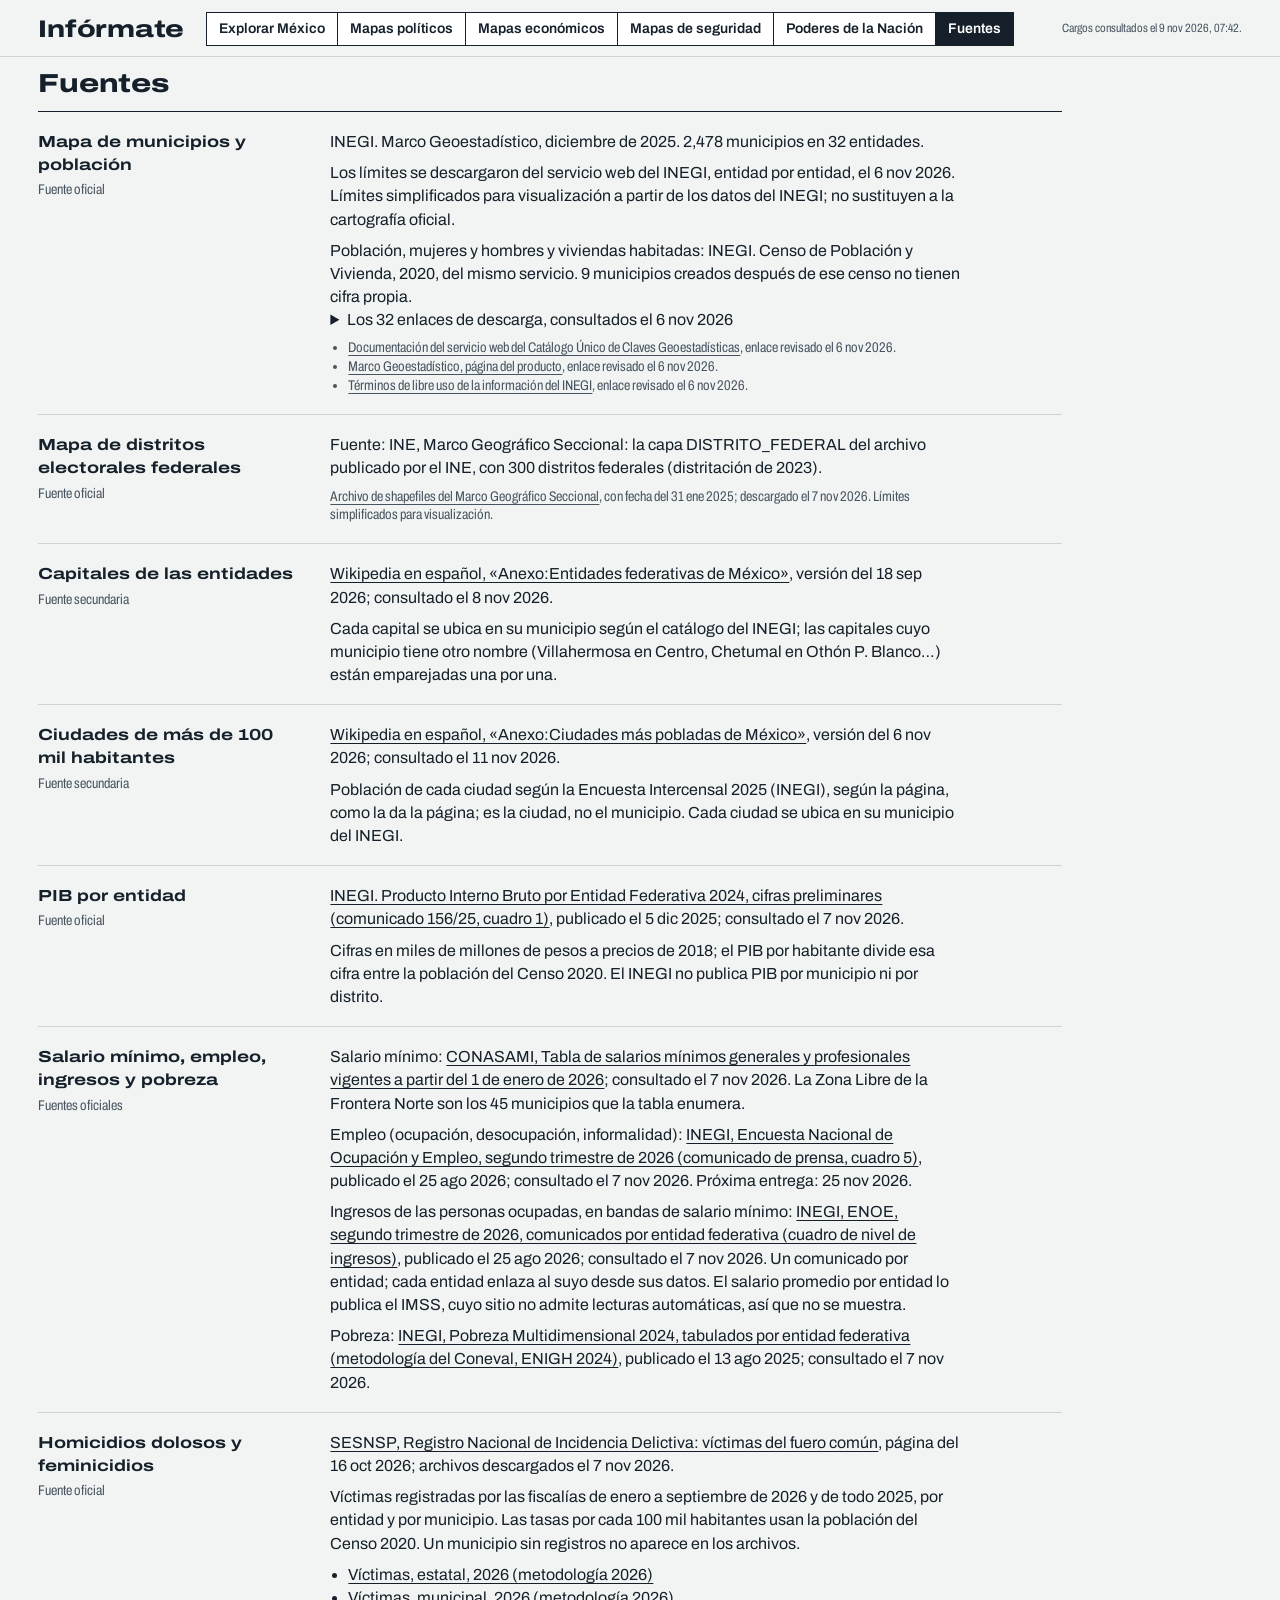
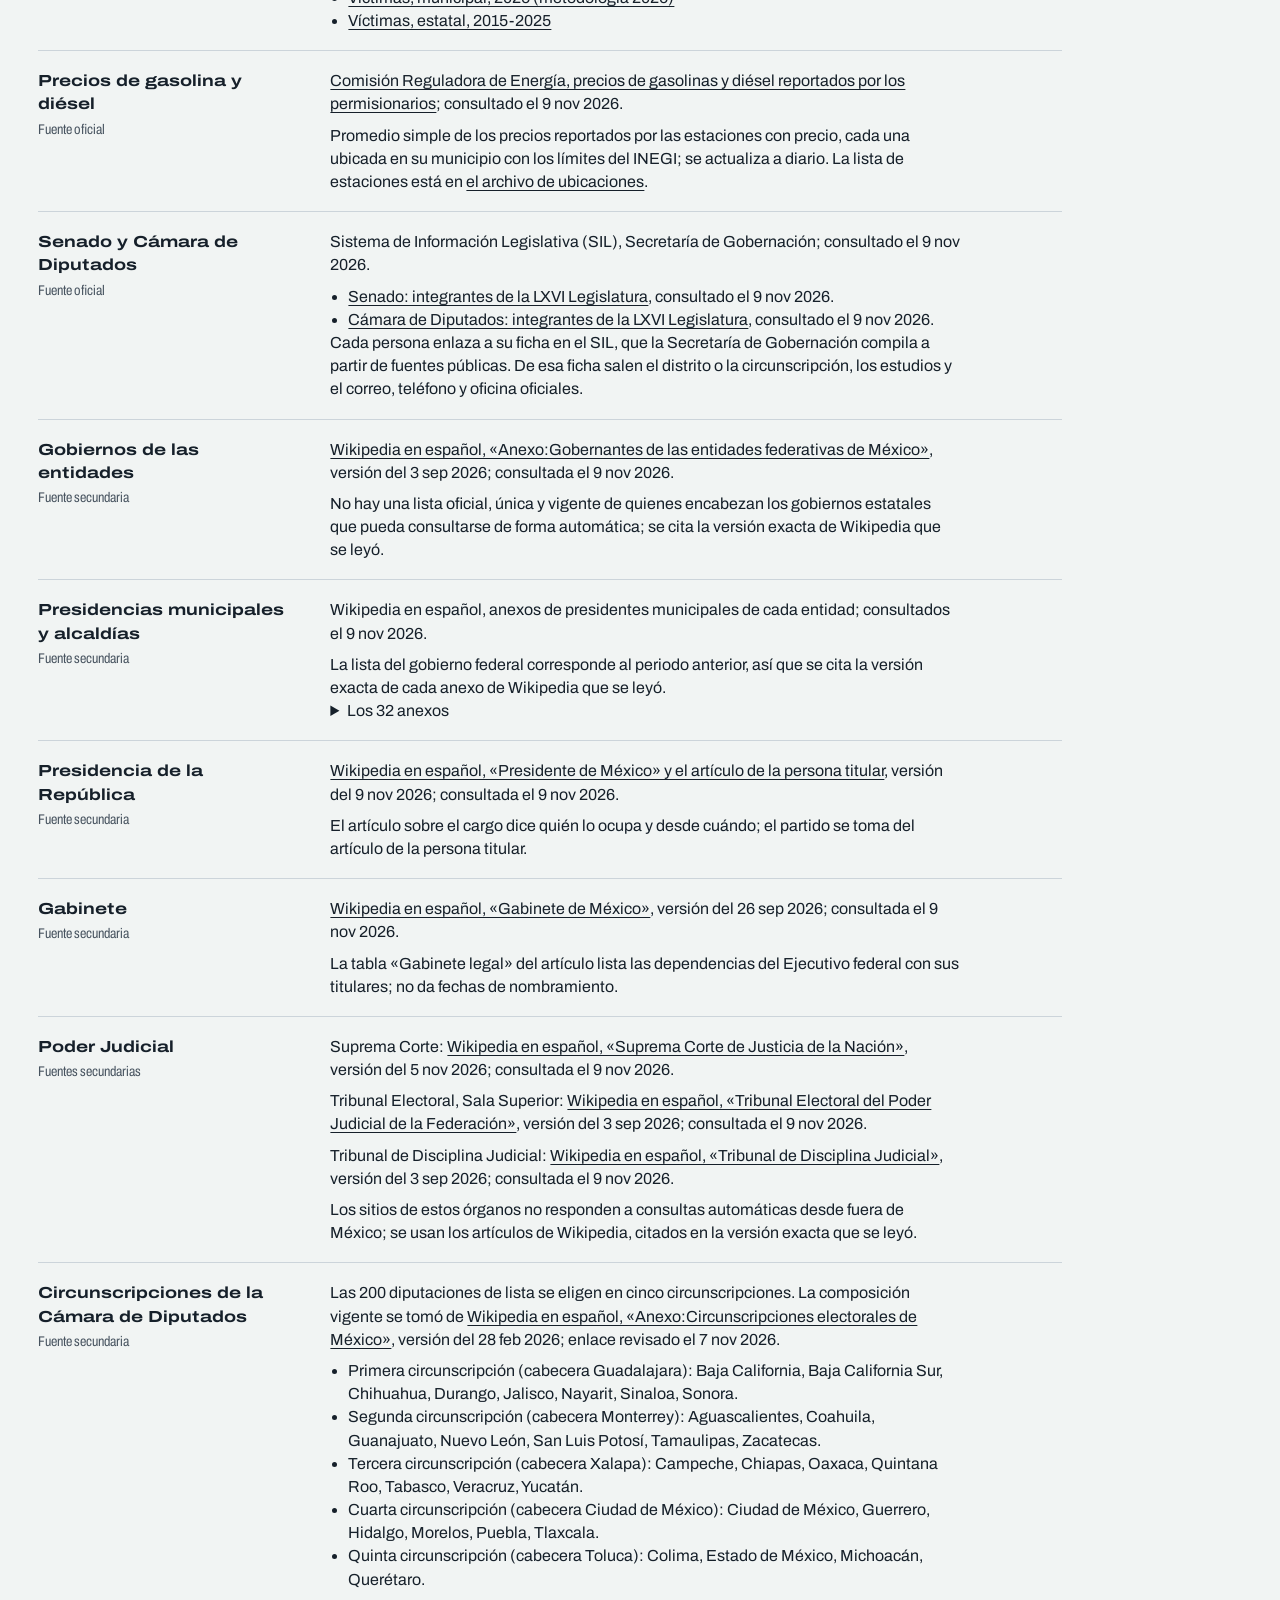
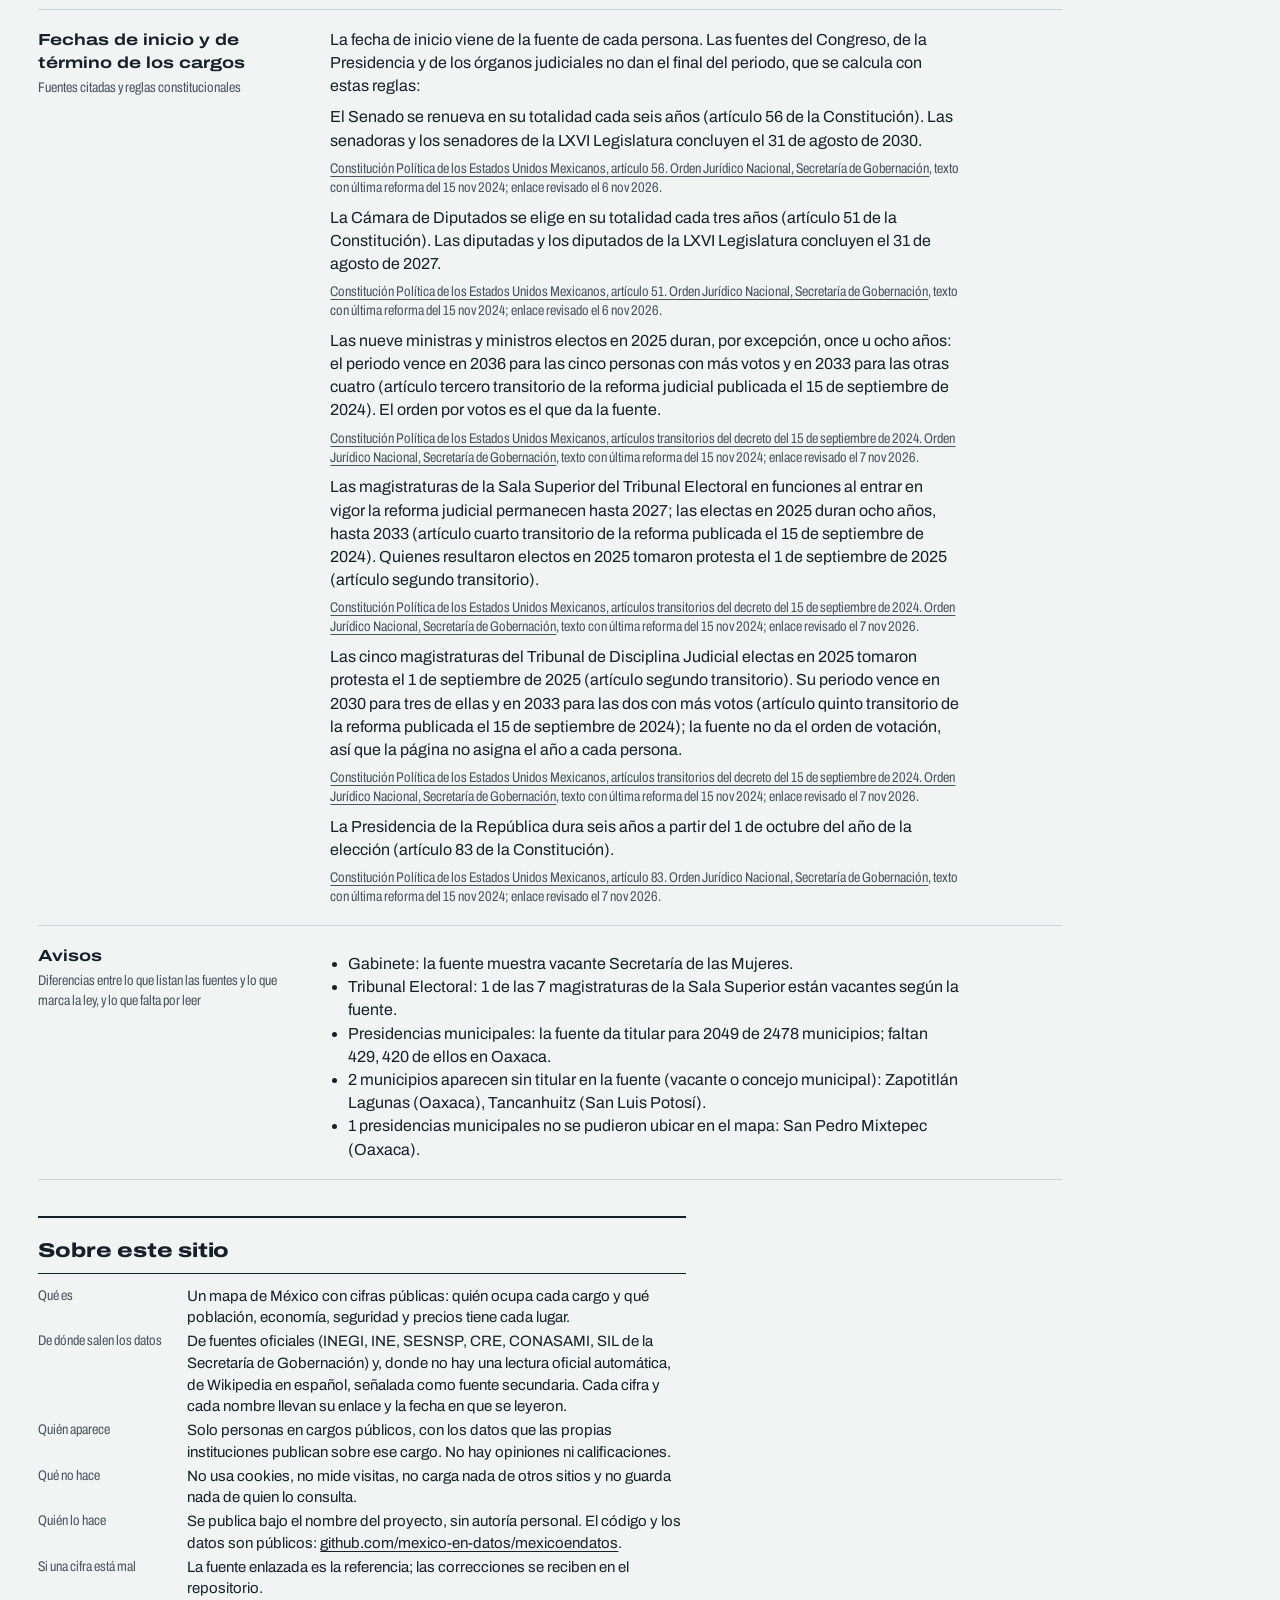
==== commit a486111d: "El sitio se llama Infórmate" ====
--- a/web/fuentes.html
+++ b/web/fuentes.html
@@ -3,15 +3,15 @@
 <head>
   <meta charset="utf-8">
   <meta name="viewport" content="width=device-width, initial-scale=1">
-  <title>México en datos: fuentes</title>
-  <meta name="description" content="De dónde sale cada cifra y cada nombre de México en datos: fuentes oficiales y secundarias, con la fecha en que se leyeron, y qué es este sitio.">
+  <title>Infórmate: fuentes</title>
+  <meta name="description" content="De dónde sale cada cifra y cada nombre de Infórmate: fuentes oficiales y secundarias, con la fecha en que se leyeron, y qué es este sitio.">
   <meta http-equiv="Content-Security-Policy" content="default-src 'self'; img-src 'self' data:; style-src 'self' 'unsafe-inline'; script-src 'self'; connect-src 'self'; base-uri 'none'; form-action 'none'">
   <meta name="referrer" content="no-referrer">
   <link rel="stylesheet" href="style.css">
 </head>
 <body>
   <header class="masthead">
-    <h1><a href="index.html">México en datos</a></h1>
+    <h1><a href="index.html">Infórmate</a></h1>
     <nav class="tabs" aria-label="Secciones">
         <a href="index.html">Explorar México</a>
         <a href="mapas-politicos.html">Mapas políticos</a>
--- a/web/style.css
+++ b/web/style.css
@@ -1,4 +1,4 @@
-/* México en datos
+/* Infórmate
    One typeface, three widths, the way map lettering separates kinds of things:
    expanded for places, regular for people, condensed for sources and dates.
    The only saturated colour on the page is party colour. */
@@ -686,3 +686,46 @@
   .map { height: calc(100vh - 128px); }
 }
 .map__hint { max-width: 56%; }
+
+/* ---------- Locked pages: the top bar and the map fill the window; only the data column scrolls ---------- */
+html:has(body.locked) { height: 100%; overflow: hidden; }
+body.locked { height: 100%; overflow: hidden; display: flex; flex-direction: column; }
+body.locked .masthead { flex: none; }
+body.locked main { flex: 1; min-height: 0; display: flex; flex-direction: column; padding-bottom: 10px; }
+body.locked .atlas { flex: 1; min-height: 0; grid-template-rows: minmax(0, 1fr); }
+body.locked .sheet { min-height: 0; display: flex; flex-direction: column; }
+body.locked .sheet__bar { flex: none; }
+body.locked .map-area { flex: 1; min-height: 0; }
+body.locked .map { height: 100%; min-height: 0; }
+body.locked .ficha { position: static; height: 100%; max-height: none; overflow: auto; }
+body.locked .roster { margin-top: 20px; padding-top: 12px; border-top: 1px solid var(--ink); }
+body.locked .roster > summary { font-stretch: var(--place); font-weight: 700; font-size: 1rem; cursor: pointer; }
+body.locked .roster .filters { grid-template-columns: 1fr; margin-top: 10px; }
+body.locked .roster table { min-width: 0; font-size: 0.875rem; }
+body.locked .roster th, body.locked .roster td { padding: 6px 6px; }
+body.locked .roster td.dates, body.locked .roster td.cited { display: none; }
+body.locked .roster th:nth-child(5), body.locked .roster th:nth-child(6), body.locked .roster th:nth-child(7) { display: none; }
+@media (max-width: 700px) {
+  body.locked main { padding-bottom: 0; }
+  body.locked .map { height: 100%; }
+}
+
+/* Buttons keep to one line and the row wraps instead. */
+.views { flex-wrap: wrap; gap: 4px 0; }
+.views button { white-space: nowrap; }
+/* Hint and credit share the foot of the map without touching. */
+.map__hint { max-width: 52%; }
+.map__credit { max-width: 44%; }
+@media (max-width: 700px) {
+  body.locked .ficha { display: none; height: auto; }
+  body.locked.sheet-open .ficha { display: block; position: fixed; top: auto; left: 0; right: 0; bottom: 0; height: auto; max-height: 62vh; overflow: auto; }
+}
+
+/* The hint and the credit sit under the map, never over it. */
+.sheet__foot { display: flex; justify-content: space-between; align-items: baseline; gap: 16px; padding: 5px 8px 4px; font-stretch: var(--source); font-size: 0.75rem; line-height: 1.3; color: var(--ink-2); }
+.sheet__foot .map__hint, .sheet__foot .map__credit { position: static; max-width: none; margin: 0; padding: 0; background: none; border: 0; box-shadow: none; font-size: inherit; color: inherit; }
+.sheet__foot .map__hint { flex: 1 1 auto; }
+.sheet__foot .map__credit { flex: 0 1 auto; text-align: right; white-space: nowrap; }
+body.locked .sheet__foot { flex: none; }
+@media (max-width: 900px) { .sheet__foot .map__hint { display: block; } .sheet__foot .map__credit { white-space: normal; } }
+@media (max-width: 700px) { .sheet__foot { display: none; } }
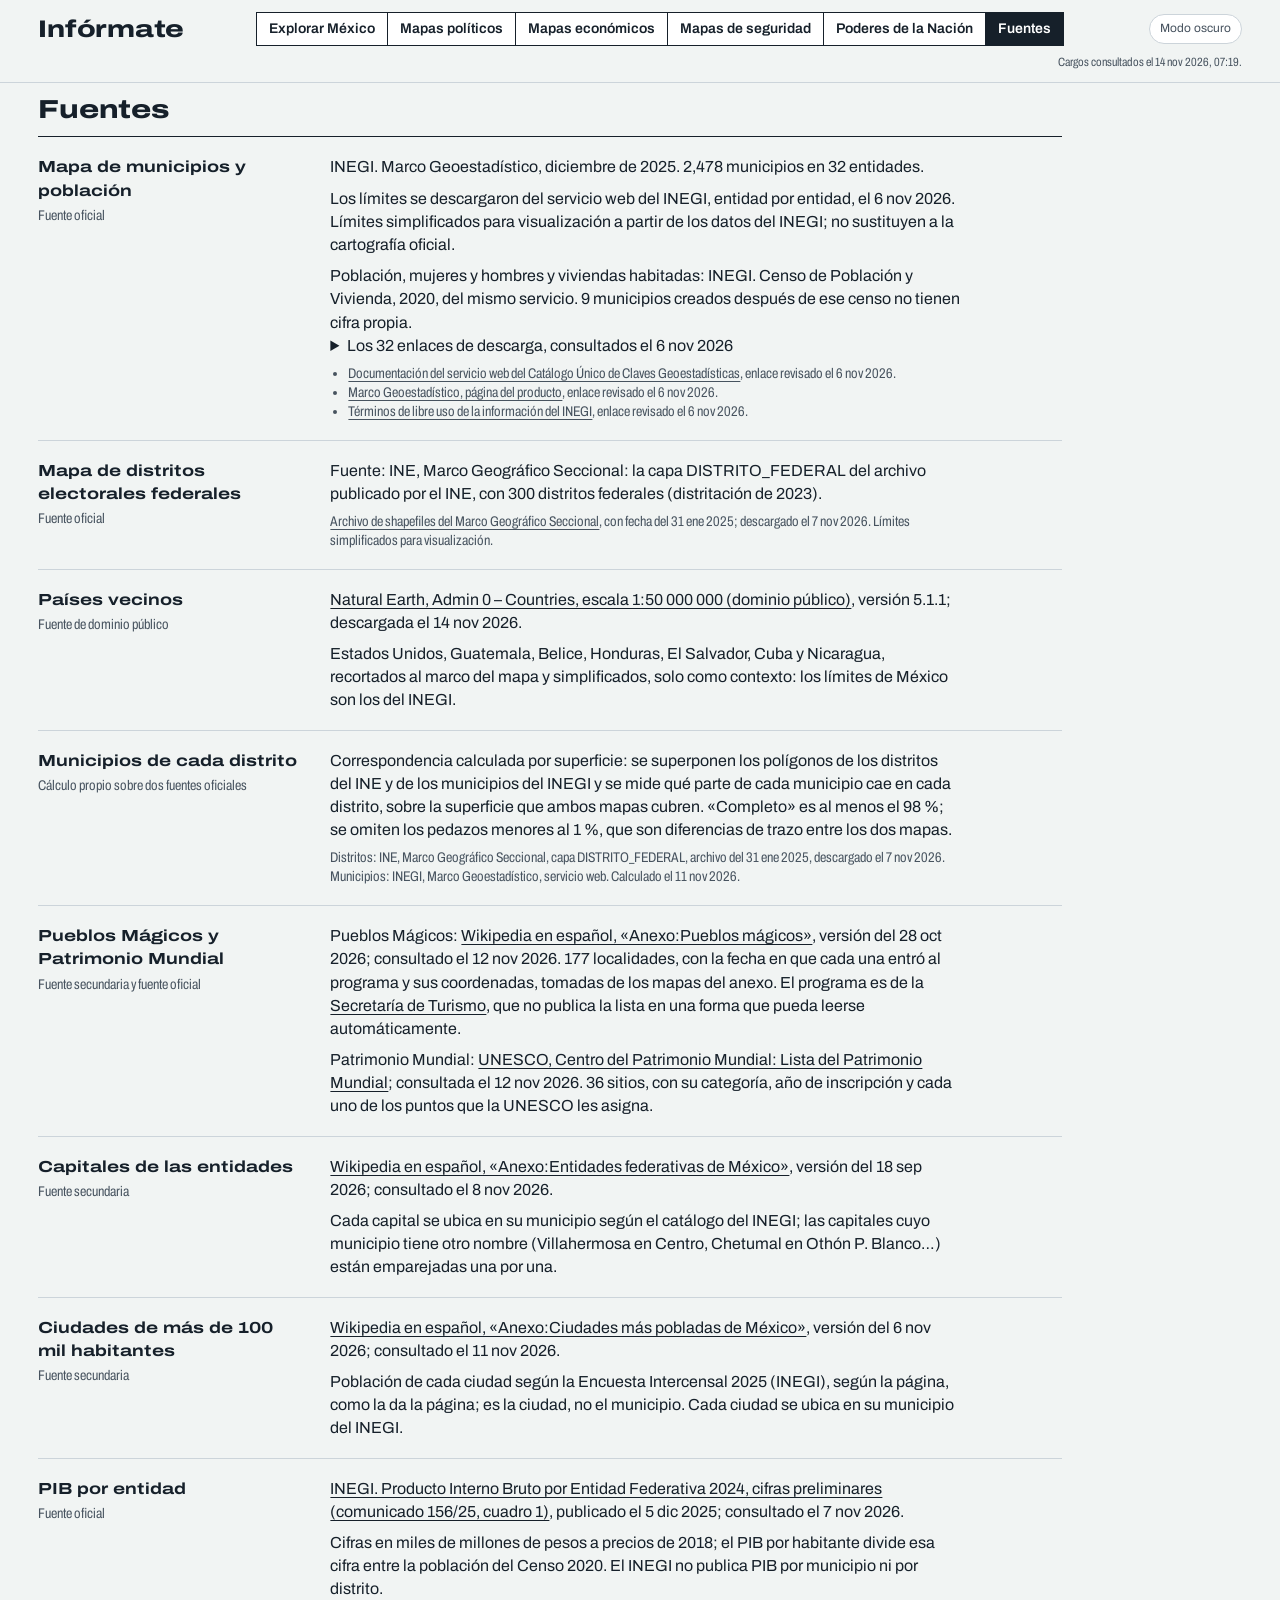
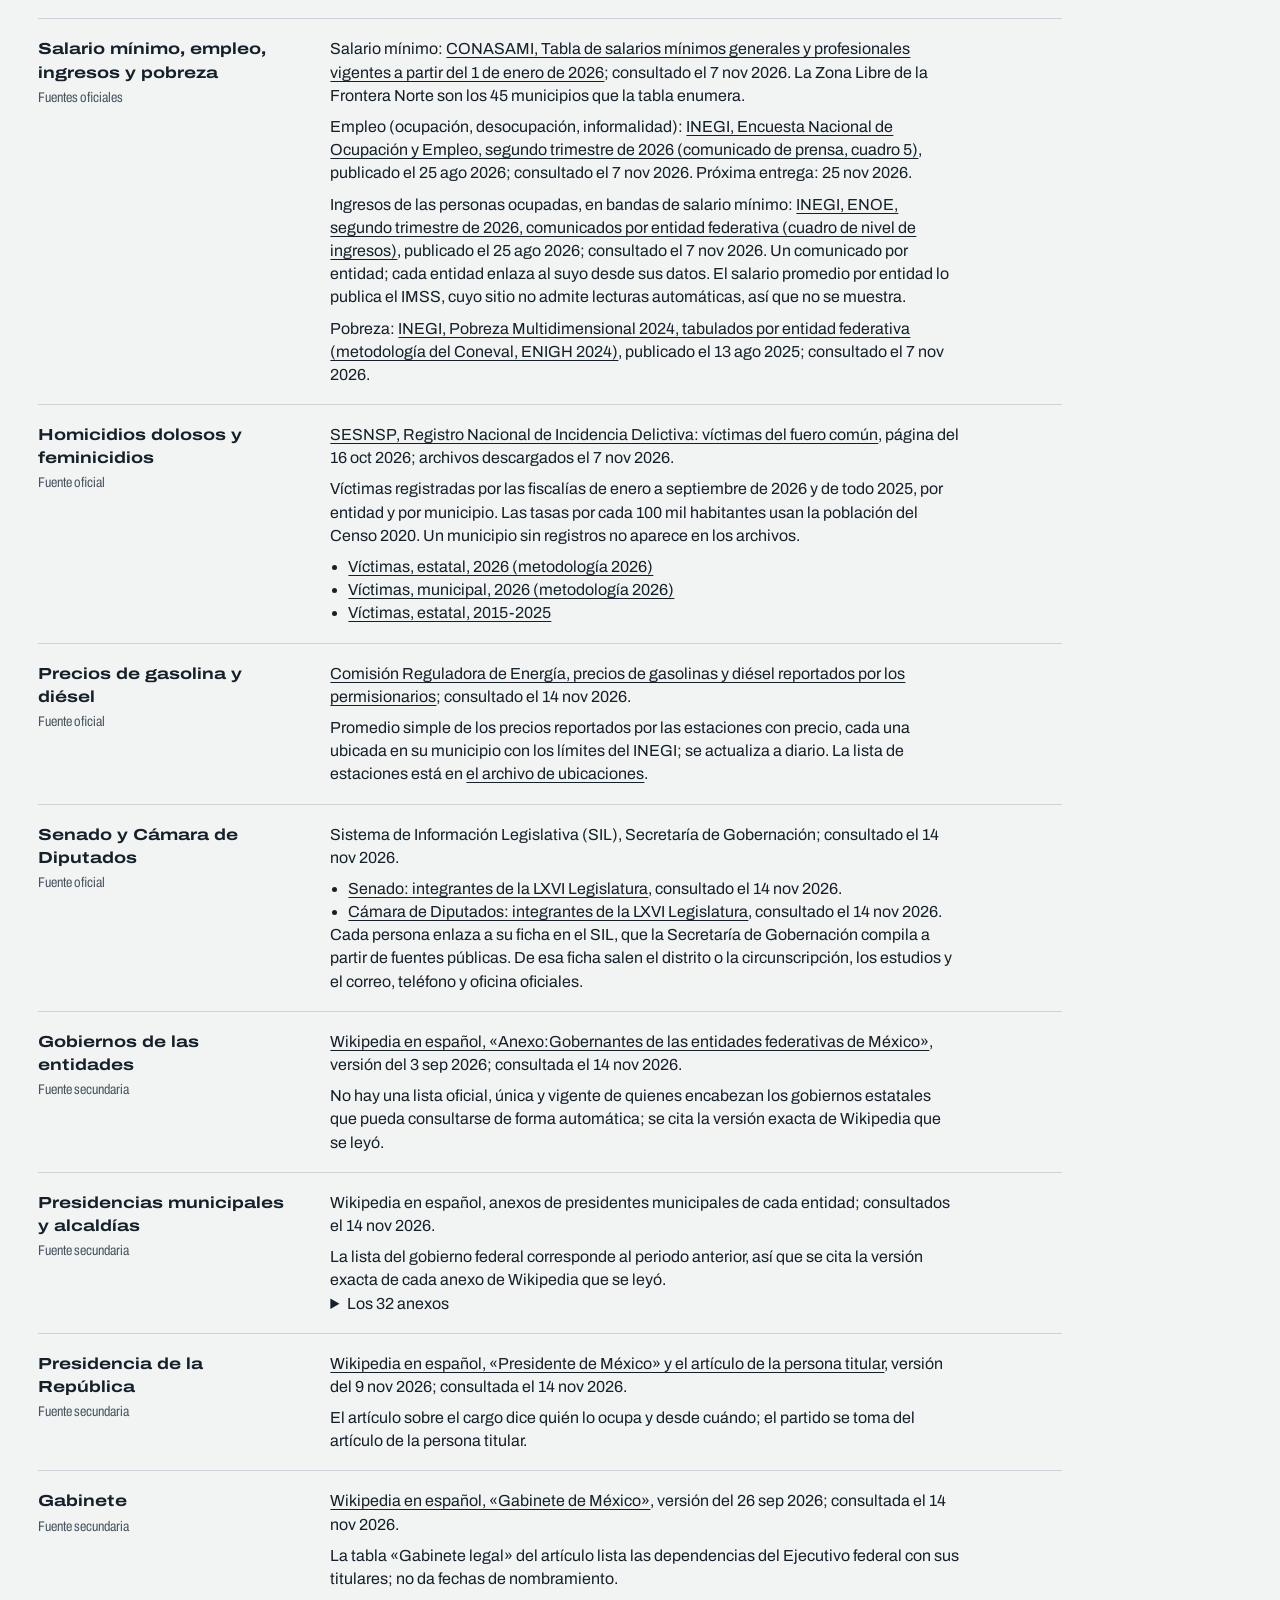
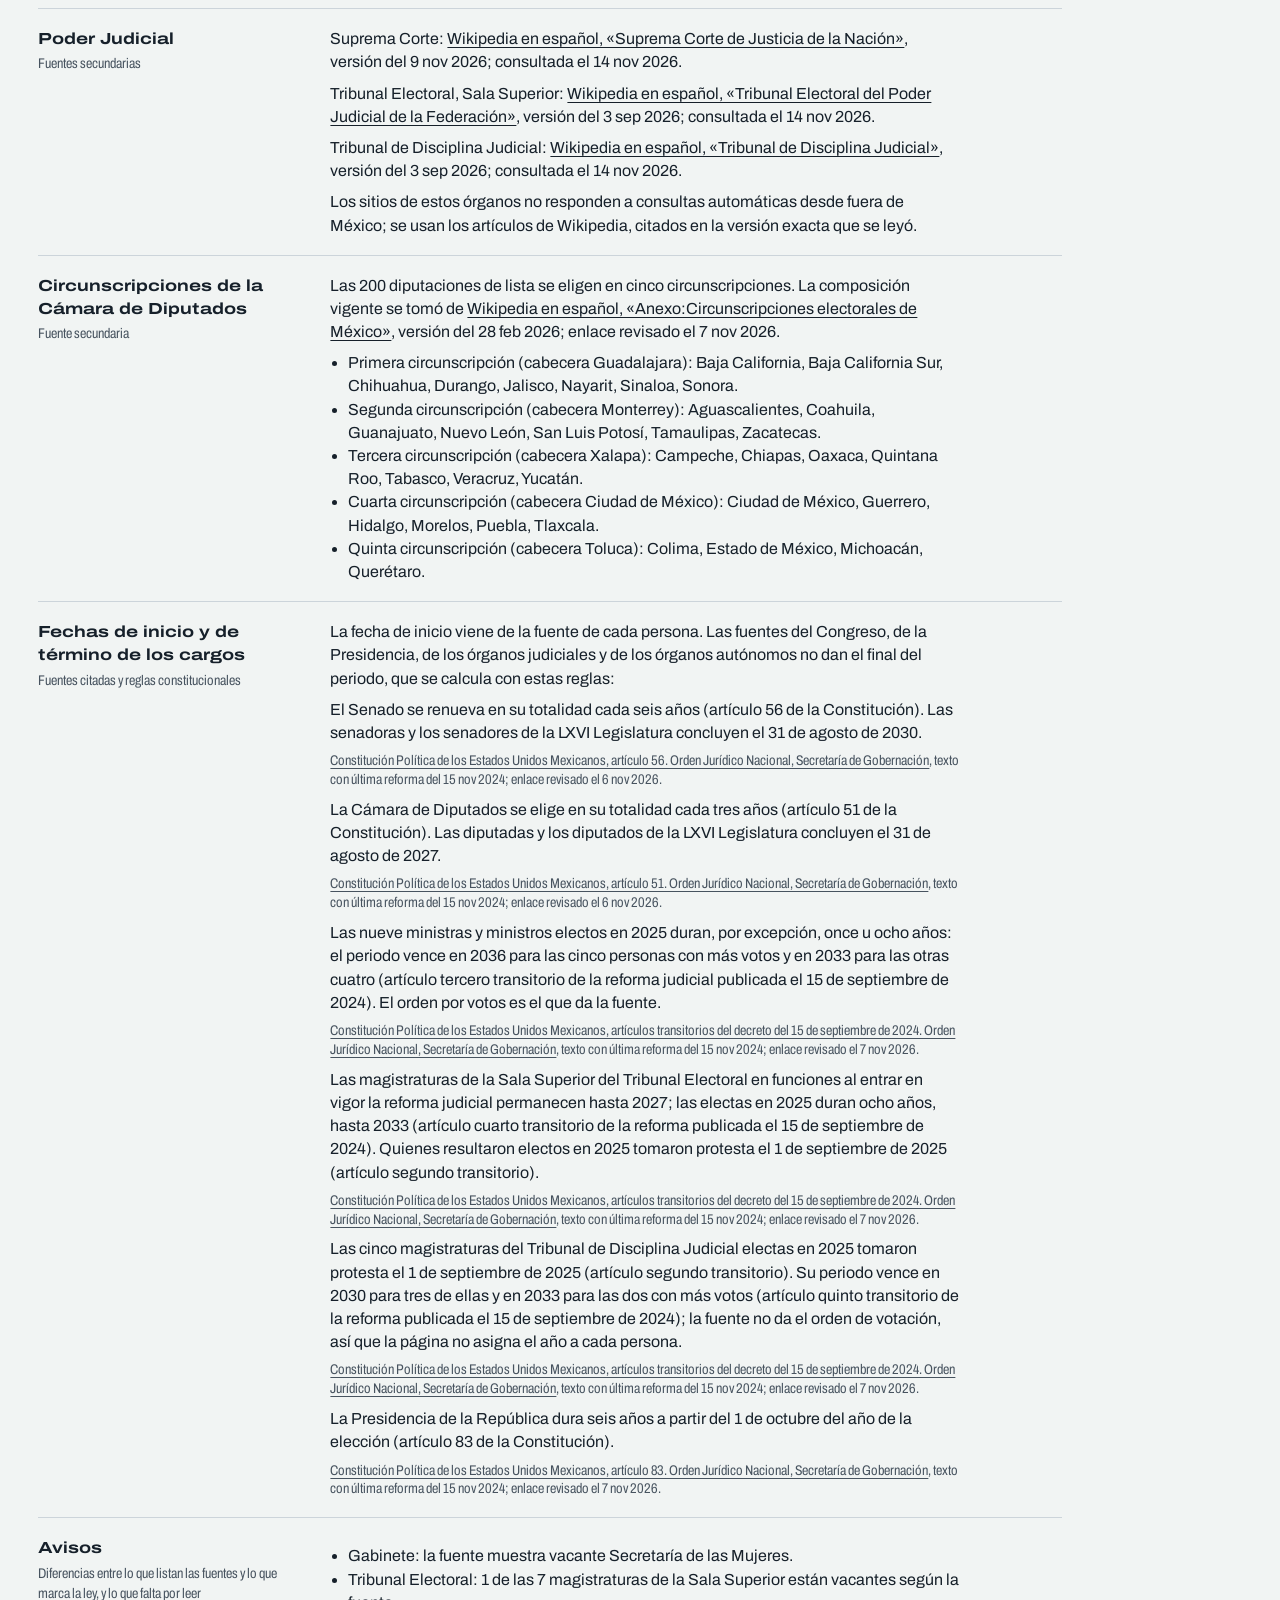
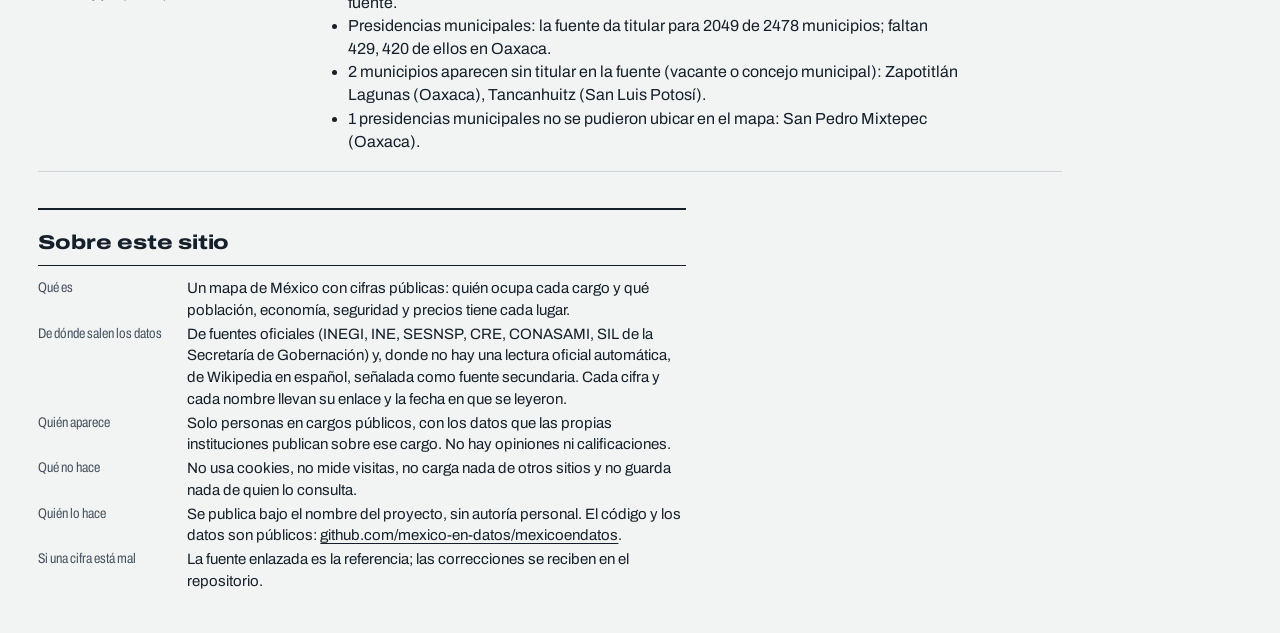
==== commit 8b8f812a: "Modo oscuro para todo el sitio, con un interruptor arriba a la derecha: claro por defecto en pantall" ====
--- a/web/fuentes.html
+++ b/web/fuentes.html
@@ -8,6 +8,7 @@
   <meta http-equiv="Content-Security-Policy" content="default-src 'self'; img-src 'self' data:; style-src 'self' 'unsafe-inline'; script-src 'self'; connect-src 'self'; base-uri 'none'; form-action 'none'">
   <meta name="referrer" content="no-referrer">
   <link rel="stylesheet" href="style.css">
+  <script src="theme.js"></script>
 </head>
 <body>
   <header class="masthead">
@@ -20,6 +21,7 @@
         <a href="poderes.html">Poderes de la Nación</a>
         <a href="fuentes.html" aria-current="page">Fuentes</a>
     </nav>
+    <button type="button" class="theme-toggle" id="theme-toggle" aria-pressed="false">Modo oscuro</button>
     <div class="masthead__status">
       <p id="data-date"></p>
     </div>
--- a/web/style.css
+++ b/web/style.css
@@ -693,7 +693,10 @@
 body.locked .masthead { flex: none; }
 body.locked main { flex: 1; min-height: 0; display: flex; flex-direction: column; padding-bottom: 10px; }
 body.locked .atlas { flex: 1; min-height: 0; grid-template-rows: minmax(0, 1fr); }
-body.locked .sheet { min-height: 0; display: flex; flex-direction: column; }
+/* .atlas aligns its two columns to the top, so the sheet has to take the row's height
+   itself (as the data column does); otherwise it grows to the map's natural 3:2 height and
+   the bottom of the map falls below the window. */
+body.locked .sheet { height: 100%; min-height: 0; display: flex; flex-direction: column; }
 body.locked .sheet__bar { flex: none; }
 body.locked .map-area { flex: 1; min-height: 0; }
 body.locked .map { height: 100%; min-height: 0; }
@@ -729,3 +732,192 @@
 body.locked .sheet__foot { flex: none; }
 @media (max-width: 900px) { .sheet__foot .map__hint { display: block; } .sheet__foot .map__credit { white-space: normal; } }
 @media (max-width: 700px) { .sheet__foot { display: none; } }
+
+/* Glossary terms: a dotted line says there is a definition; the browser shows it when the pointer rests. */
+abbr.term { text-decoration: underline dotted; text-decoration-color: var(--ink-3); text-underline-offset: 3px; cursor: help; }
+.power__when { font-weight: 600; font-size: 0.9375rem; color: var(--ink-2); }
+
+/* ---------- Search ---------- */
+.search { position: relative; flex: 1 1 220px; max-width: 360px; }
+.search input { width: 100%; padding: 7px 10px; border: 1px solid var(--ink); background: var(--sheet); font: inherit; font-size: 0.9375rem; }
+.search input:focus-visible { outline: 2px solid var(--ink); outline-offset: 1px; }
+.search__results { position: absolute; left: 0; right: 0; top: calc(100% + 2px); z-index: 30; margin: 0; padding: 4px 0; list-style: none; background: var(--sheet); border: 1px solid var(--ink); box-shadow: 0 8px 24px rgba(22, 32, 42, 0.16); max-height: 60vh; overflow: auto; }
+.search__results button { display: flex; justify-content: space-between; gap: 12px; width: 100%; padding: 7px 10px; border: 0; background: none; font: inherit; text-align: left; cursor: pointer; }
+.search__results button:hover, .search__results button:focus-visible { background: var(--land); outline: none; }
+.search__label { font-weight: 600; }
+.search__detail { font-stretch: var(--source); font-size: 0.8125rem; color: var(--ink-2); white-space: nowrap; }
+.search__none { padding: 7px 10px; color: var(--ink-2); font-size: 0.875rem; }
+@media (max-width: 700px) { .search { flex-basis: 100%; max-width: none; order: 3; } .search__results { max-height: 40vh; } }
+
+/* ---------- Posts inside a chamber and the autonomous bodies ---------- */
+.seat--role { stroke: var(--ink); stroke-width: 1.8; }
+.seat--role.seat--chosen { stroke-width: 2.6; }
+.tooltip__role { font-weight: 600; }
+.chamber__heading { margin: 14px 0 4px; font-stretch: var(--place); font-weight: 700; font-size: 0.875rem; }
+.plain { list-style: none; margin: 0; padding: 0; }
+.plain li { padding: 2px 0; }
+.autonomous { display: grid; grid-template-columns: repeat(5, minmax(0, 1fr)); gap: 16px; align-items: start; }
+.autonomous__body { display: flex; flex-direction: column; align-items: center; text-align: center; }
+.autonomous__logo { display: grid; place-items: center; width: min(100%, 170px); aspect-ratio: 1; margin: 0 auto; padding: 0; border: 1.5px solid var(--ink); border-radius: 50%; background: #ffffff; box-shadow: 0 2px 0 var(--ink); font: inherit; color: inherit; }
+button.autonomous__logo { cursor: pointer; transition: transform 120ms ease; }
+button.autonomous__logo:hover, button.autonomous__logo:focus-visible { transform: translateY(-2px); box-shadow: 0 4px 0 var(--ink); outline: none; }
+.autonomous__logo img { display: block; width: 74%; height: 62%; object-fit: contain; }
+.autonomous__body h3 { margin: 12px 0 4px; font-stretch: var(--place); line-height: 1.2; }
+.autonomous__short { display: block; font-weight: 800; font-size: 1.25rem; }
+.autonomous__name { display: block; font-weight: 500; font-size: 0.8125rem; color: var(--ink-2); }
+.autonomous__body .facts { width: 100%; text-align: left; font-size: 0.875rem; }
+@media (max-width: 1100px) { .autonomous { grid-template-columns: repeat(3, minmax(0, 1fr)); } }
+@media (max-width: 700px) { .autonomous { grid-template-columns: repeat(2, minmax(0, 1fr)); gap: 12px; } .autonomous__logo { width: min(100%, 130px); } }
+.facts .muted { color: var(--ink-2); font-size: 0.875rem; }
+
+/* ---------- The key drawn on the Explorar map ---------- */
+.map-legend { position: absolute; left: 10px; bottom: 10px; z-index: 3; max-width: 250px; padding: 6px 10px 7px; border: 1px solid var(--ink); background: rgba(255, 255, 255, 0.94); font-stretch: var(--source); font-size: 0.75rem; line-height: 1.25; color: var(--ink); pointer-events: none; }
+.map-legend:empty { display: none; }
+.map-legend__row { display: grid; grid-template-columns: 34px minmax(0, 1fr); gap: 0 8px; align-items: center; padding: 2px 0; }
+.map-legend svg { display: block; width: 34px; height: 20px; overflow: visible; }
+.key-square { fill: #8a6d7b; stroke: var(--ink); stroke-width: 0.7; }
+.key-circle { fill: #6d8a7b; stroke: var(--ink); stroke-width: 0.7; }
+.key-bar { fill: var(--ink-2); }
+.key-star { fill: var(--ink); stroke: #ffffff; stroke-width: 1.2; }
+.key-city { fill: var(--ink); }
+.key-line { fill: none; stroke: var(--ink); stroke-width: 1.6; }
+.key-line--muni { stroke-width: 0.8; stroke: var(--ink-2); }
+.key-line--district { stroke-width: 1.2; stroke-dasharray: 3 2; }
+.key-line--chosen { stroke-width: 2.2; stroke-dasharray: 4 2; }
+@media (max-width: 700px) { .map-legend { display: none; } }
+
+/* ---------- Pueblos Mágicos and World Heritage: the toggles and the marks ---------- */
+.layers { display: inline-flex; flex-wrap: wrap; gap: 4px 12px; align-items: center; font-stretch: var(--source); font-size: 0.8125rem; }
+.layer { display: inline-flex; gap: 5px; align-items: center; white-space: nowrap; cursor: pointer; }
+.layer input { margin: 0; accent-color: var(--ink); }
+.heritage__mark { cursor: pointer; }
+.heritage__pueblo { fill: #b5406b; stroke: #ffffff; stroke-width: 1.2; }
+.heritage__unesco { fill: #ffffff; stroke: #1b6f8a; stroke-width: 2.4; }
+.heritage__unesco--natural { stroke: #2e7d4f; }
+.heritage__unesco--mixto { stroke: #9a6b1f; }
+
+/* ---------- Themes: light on wide screens, dark on phones, each switchable at the top right ---------- */
+:root {
+  --map-ground: #ffffff; --map-line: rgba(22, 32, 42, 0.35); --map-district: #16202a;
+  --map-state-line: #ffffff; --map-state-line-inner: rgba(22, 32, 42, 0.55);
+  --map-abroad: #e4e7e3; --map-border: #b8c2ca; --map-grat: #c3d0d9; --map-abroad-text: #8a949d;
+  --chip: rgba(255, 255, 255, 0.92); --chip-ink: #16202a; --chip-line: rgba(22, 32, 42, 0.35); --chip-on: #16202a; --chip-on-ink: #ffffff;
+  --shadow: rgba(22, 32, 42, 0.18);
+}
+:root[data-theme="dark"] {
+  color-scheme: dark;
+  --paper: #121a22; --sheet: #1a2531; --sea: #1b2733; --land: #46545f;
+  --ink: #f1f4f6; --ink-2: #c3ccd4; --ink-3: #98a4ae; --rule: #2f3c48;
+  --map-ground: #56656f; --map-line: rgba(255, 255, 255, 0.3); --map-district: #e8edf2;
+  --map-state-line: #16202a; --map-state-line-inner: rgba(255, 255, 255, 0.55);
+  --map-abroad: #27333e; --map-border: #4b5a68; --map-grat: #233140; --map-abroad-text: #7d8b98;
+  --chip: rgba(16, 24, 32, 0.9); --chip-ink: #f4f6f8; --chip-line: rgba(255, 255, 255, 0.24); --chip-on: #f4f6f8; --chip-on-ink: #16202a;
+  --shadow: rgba(0, 0, 0, 0.45);
+}
+.abroad { pointer-events: none; }
+.abroad__label { font-size: 10px; font-weight: 700; letter-spacing: 0.12em; text-transform: uppercase; fill: var(--map-abroad-text); text-anchor: middle; }
+#key-toggle { display: none; font: inherit; }
+.theme-toggle { margin-left: 12px; padding: 5px 10px; border: 1px solid var(--rule); border-radius: 999px; background: var(--sheet); color: var(--ink-2); font: inherit; font-size: 0.75rem; white-space: nowrap; cursor: pointer; }
+.theme-toggle:hover { border-color: var(--ink); color: var(--ink); }
+
+/* Colours written out by hand elsewhere, as the dark theme needs them. */
+[data-theme="dark"] .masthead .tabs a { background: transparent; }
+[data-theme="dark"] .masthead .tabs a[aria-current="page"] { background: var(--ink); color: var(--paper); }
+[data-theme="dark"] .masthead .tabs a:hover:not([aria-current="page"]) { background: rgba(255, 255, 255, 0.08); }
+[data-theme="dark"] .views button { background: var(--sheet); color: var(--ink); border-color: var(--ink-3); }
+[data-theme="dark"] .views button[aria-pressed="true"] { background: var(--ink); color: var(--paper); }
+[data-theme="dark"] .zoom button { background: var(--sheet); color: var(--ink); }
+[data-theme="dark"] .coast { stroke: #0f171f; }
+[data-theme="dark"] .state-lines { stroke: #16202a; }
+[data-theme="dark"] .muni-lines { stroke: rgba(255, 255, 255, 0.6); }
+[data-theme="dark"] .mark__halo { fill: rgba(16, 24, 32, 0.78); }
+[data-theme="dark"] .mark__gov, [data-theme="dark"] .mark__sen { stroke: #0f171f; }
+[data-theme="dark"] .mark__bar { fill: #d5dde4; }
+[data-theme="dark"] .capital .star__shape, [data-theme="dark"] .capital__dot { fill: #f4f6f8; stroke: #16202a; }
+[data-theme="dark"] .capital__label, [data-theme="dark"] .city__label { fill: #f4f6f8; stroke: #16202a; }
+[data-theme="dark"] .city__dot { fill: #e2e8ee; stroke: #16202a; }
+[data-theme="dark"] .hover-state { fill: rgba(255, 255, 255, 0.14); }
+[data-theme="dark"] .hits .hit:hover { fill: rgba(255, 255, 255, 0.12); }
+[data-theme="dark"] .selected-outline { stroke: #f4f6f8; }
+[data-theme="dark"] .heritage__pueblo { stroke: #16202a; }
+[data-theme="dark"] .heritage__unesco { fill: #16202a; }
+[data-theme="dark"] .seat { stroke: #1a2531; }
+[data-theme="dark"] .tooltip { background: rgba(26, 37, 49, 0.97); }
+[data-theme="dark"] .map-legend { background: rgba(26, 37, 49, 0.94); }
+[data-theme="dark"] .inset { background: rgba(26, 37, 49, 0.95); }
+[data-theme="dark"] .key-star { stroke: #16202a; }
+[data-theme="dark"] .search__results { background: var(--sheet); }
+[data-theme="dark"] .scale__swatch { border-color: rgba(255, 255, 255, 0.35); }
+[data-theme="dark"] .autonomous__logo { box-shadow: 0 2px 0 rgba(0, 0, 0, 0.5); }
+[data-theme="dark"] .sheet { box-shadow: none; }
+
+/* ---------- Phone: the map is the page; every control or datum is a small inset at an edge, in either theme ---------- */
+@media (max-width: 700px) {
+  body.locked, body.locked main, body.locked .sheet, body.locked .map-area { background: var(--sea); }
+  body.locked .map { border: 0; }
+  body.locked .sheet { position: relative; }
+  body.locked .sheet__bar { position: absolute; top: 6px; left: 6px; right: 6px; z-index: 6; padding: 0; gap: 6px; align-items: flex-start; pointer-events: none; }
+  body.locked .sheet__bar > * { pointer-events: auto; }
+  body.locked .crumbs { display: none; }
+  body.locked .search { position: fixed; left: 8px; right: 8px; top: auto; bottom: 10px; z-index: 6; flex: none; max-width: none; }
+  body.locked.sheet-open .search { display: none; }
+  body.locked .search input { width: 100%; padding: 6px 9px; border: 1px solid var(--chip-line); border-radius: 8px; background: var(--chip); color: var(--chip-ink); font-size: 0.8125rem; }
+  body.locked .search input::placeholder { color: var(--ink-3); }
+  body.locked .search__results { top: auto; bottom: calc(100% + 4px); max-height: 50vh; background: var(--sheet); color: var(--ink); }
+  body.locked .layers { gap: 4px 6px; }
+  body.locked .layer, body.locked .sheet__bar .views button, body.locked .sheet__bar select, body.locked .sheet__bar .toggle, body.locked .zoom #zoom-reset {
+    padding: 4px 9px; border: 1px solid var(--chip-line); border-radius: 999px; background: var(--chip); color: var(--chip-ink); font-size: 0.75rem; font-weight: 500;
+  }
+  body.locked .sheet__bar .views { flex-wrap: nowrap; overflow-x: auto; max-width: calc(100vw - 12px); padding-bottom: 2px; scrollbar-width: none; gap: 4px; }
+  body.locked .sheet__bar .views::-webkit-scrollbar { display: none; }
+  body.locked .sheet__bar .views button { flex: none; }
+  body.locked .sheet__bar .views button[aria-pressed="true"], #key-toggle[aria-pressed="true"] { background: var(--chip-on); color: var(--chip-on-ink); }
+  body.locked .sheet__bar .views button + button { border-left: 1px solid var(--chip-line); }
+  body.locked .sheet__bar .toggle input { width: 14px; height: 14px; accent-color: var(--chip-ink); }
+  body.locked .toggle { margin-left: 0; }
+  body.locked .zoom { margin-left: auto; }
+  body.locked .zoom button { display: none; }
+  body.locked .zoom #zoom-reset { display: inline-block; }
+  #key-toggle { display: inline-flex; cursor: pointer; }
+  body.locked .muni-lines { stroke-width: calc(0.8px / var(--k, 1)); }
+
+  /* The data: a small inset at the lower right, with a way back, "Ampliar" and "Cerrar". */
+  body.locked.sheet-open .ficha {
+    display: block; position: fixed; top: auto; left: auto; right: 8px; bottom: 8px; width: min(58vw, 290px); height: auto; max-height: 40vh; overflow: auto; z-index: 20;
+    padding: 6px 10px 10px; border: 1px solid var(--chip-line); border-radius: 10px; background: var(--chip); color: var(--chip-ink);
+    box-shadow: 0 6px 20px var(--shadow); font-size: 0.6875rem; line-height: 1.35;
+  }
+  body.locked.sheet-open.sheet-full .ficha { left: 8px; width: auto; max-height: 84vh; }
+  body.locked.sheet-open .ficha .ficha__place { font-size: 1rem; margin-top: 0; }
+  body.locked.sheet-open .ficha h2, body.locked.sheet-open .ficha h3 { color: inherit; }
+  body.locked.sheet-open .ficha h3 { font-size: 0.75rem; margin-top: 10px; }
+  body.locked.sheet-open .ficha .facts { gap: 1px 10px; margin-top: 6px; }
+  body.locked.sheet-open .ficha .facts dt { font-size: 0.6875rem; }
+  body.locked.sheet-open .ficha .person-line__name { font-size: 0.8125rem; }
+  body.locked.sheet-open .ficha .person-line__role { font-size: 0.6875rem; }
+  body.locked.sheet-open .ficha .ficha__close { display: flex; justify-content: flex-end; gap: 14px; margin: 0 0 4px; font-size: 0.6875rem; }
+  body.locked.sheet-open .ficha .ficha__close .link-button { color: var(--chip-ink); }
+  body.locked.sheet-open .ficha .ficha__close-back { margin-right: auto; font-weight: 600; }
+  body.locked.sheet-open .ficha .ficha__picker, body.locked.sheet-open .ficha .roster { display: none; }
+
+  /* The key: hidden until asked for; above the search box while the box is at the foot. */
+  body.locked .map-legend { display: none; }
+  body.locked.show-key .map-legend { display: block; left: 8px; bottom: 58px; max-width: 44vw; padding: 5px 8px 6px; border-color: var(--chip-line); background: var(--chip); color: var(--chip-ink); font-size: 0.6875rem; line-height: 1.2; }
+  body.locked.show-key.sheet-open .map-legend { bottom: 8px; max-width: 34vw; }
+  body.locked .map-legend__row { grid-template-columns: 26px minmax(0, 1fr); gap: 0 6px; padding: 1px 0; }
+  body.locked .map-legend svg { width: 26px; height: 16px; }
+
+  /* The other map pages: the colour key as a small box on the map; the chamber inset stays off. */
+  body.locked .inset.chamber { display: none; }
+  body.locked .legend-box { position: absolute; top: auto; right: auto; left: 8px; bottom: 8px; width: auto; height: auto; max-height: 42vh; overflow: auto; max-width: 56vw; margin: 0; padding: 6px 9px 7px; border: 1px solid var(--chip-line); border-radius: 8px; background: var(--chip); color: var(--chip-ink); z-index: 5; box-shadow: none; }
+  body.locked .legend-box > figcaption { font-size: 0.75rem; }
+  body.locked .legend-box .scale { font-size: 0.6875rem; gap: 2px; margin-top: 5px; }
+  body.locked .legend-box .scale__swatch { width: 18px; height: 10px; border-color: var(--chip-line); }
+  body.locked .legend-box p { font-size: 0.6875rem; }
+  body.locked.sheet-open .legend-box { max-width: 34vw; }
+  body.locked.sheet-open .legend-box p { display: none; }
+
+  /* The theme switch, small, at the top right of the bar. */
+  .masthead { position: relative; padding-right: 96px; }
+  .theme-toggle { position: absolute; right: 10px; top: 9px; margin: 0; padding: 3px 8px; font-size: 0.6875rem; }
+}
